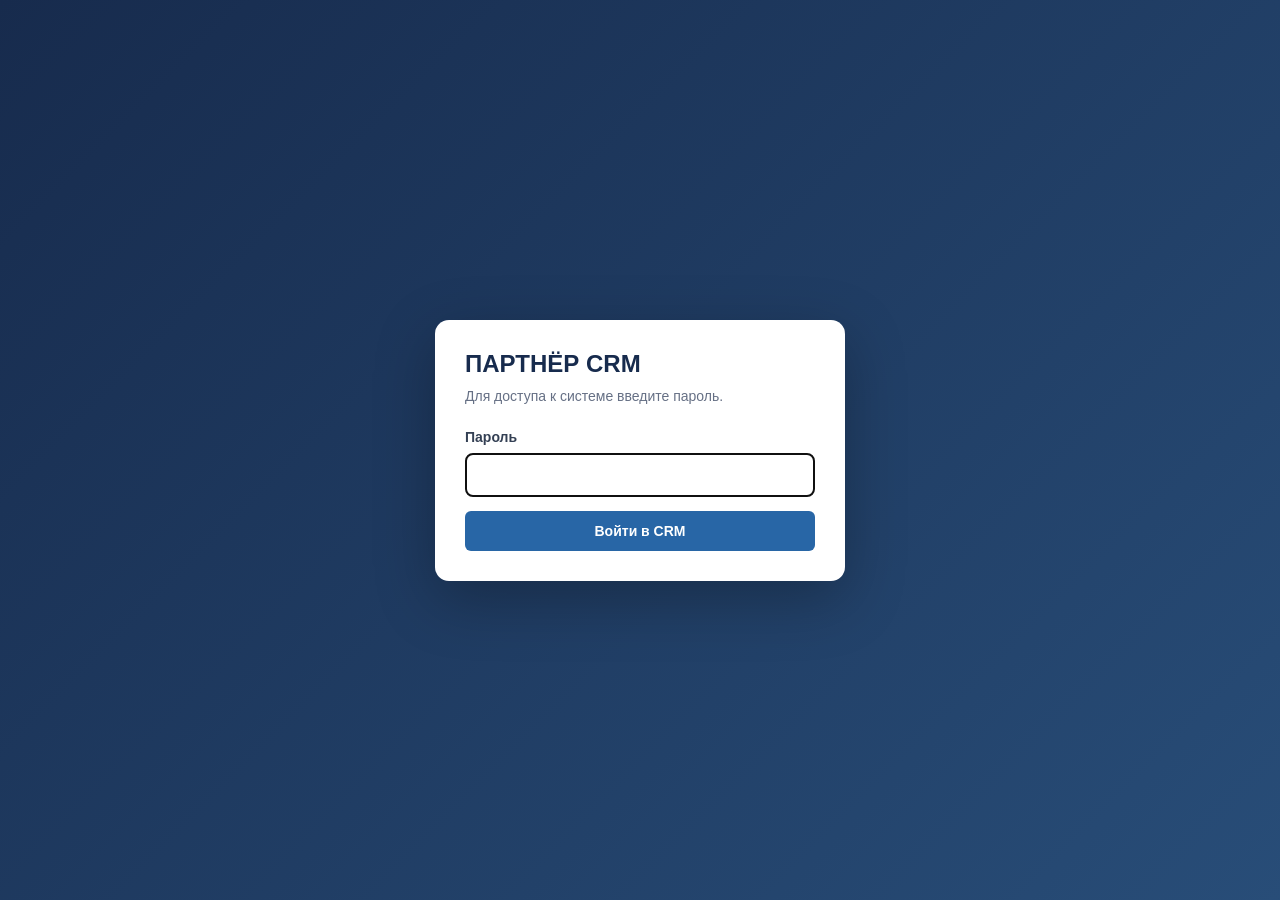
==== PartnerCRM_Android/app/src/main/assets/index.html @ 864d433b "Add original Partner CRM HTML asset" ====
<!doctype html>
<html lang="ru">
<head>
<meta charset="utf-8"><meta name="viewport" content="width=device-width,initial-scale=1">
<title>Партнёр CRM — автономная веб-версия</title>
<style>
:root{--navy:#172b4d;--blue:#2866a6;--bg:#f3f6fa;--line:#e1e7ef;--text:#1d2939;--muted:#667085;--red:#c0392b;--green:#16845b}
*{box-sizing:border-box}body{margin:0;background:var(--bg);color:var(--text);font:14px Arial,sans-serif}
header{background:var(--navy);color:white;padding:15px 22px;display:flex;align-items:center;gap:24px;flex-wrap:wrap}
.brand{font-size:21px;font-weight:800;letter-spacing:1px;white-space:nowrap}.brand span{color:#83b8f0}
nav{display:flex;gap:6px;flex-wrap:wrap}nav button{background:transparent;color:#eaf1f9;padding:9px 11px}nav button.active,nav button:hover{background:#2d4568}
.headright{margin-left:auto;display:flex;gap:8px;align-items:center}
button,.btn{border:0;border-radius:6px;background:var(--blue);color:white;padding:10px 14px;font-weight:600;cursor:pointer;font-size:13px}
button:hover,.btn:hover{filter:brightness(.93)}button.secondary,.btn.secondary{background:#e9eef5;color:#344054}button.danger{background:#fff0ef;color:var(--red)}
main{max-width:none;width:100%;margin:26px auto;padding:0 22px}.pagehead{display:flex;align-items:center;justify-content:space-between;gap:12px;margin-bottom:20px}
h1{font-size:26px;margin:0}h2{font-size:18px;margin:0 0 15px}
.grid{display:grid;grid-template-columns:repeat(3,1fr);gap:14px}.stat,.panel{background:white;border:1px solid var(--line);border-radius:10px;padding:17px;box-shadow:0 2px 8px #14213d08}
.stat div{color:var(--muted);margin-bottom:9px}.stat strong{font-size:25px;color:var(--navy)}
.two{display:grid;grid-template-columns:1fr 1fr;gap:16px;margin-top:17px}
table{width:100%;border-collapse:collapse;white-space:nowrap}th,td{text-align:left;padding:10px 9px;border-bottom:1px solid var(--line);vertical-align:top}th{font-size:12px;color:var(--muted);background:#f8fafc}
table tbody tr:nth-child(even):not(.task-overdue):not(.task-today):not(.task-soon):not(.deal-won):not(.deal-lost){background:#f3f4f6}table{table-layout:fixed}table th{position:relative;user-select:none}table th .global-col-resizer{position:absolute;right:0;top:0;width:8px;height:100%;cursor:col-resize;z-index:2}table:not(#table_clients) th .global-col-resizer:hover{background:#8bb8e8}table td{overflow:hidden;text-overflow:ellipsis}tr:last-child td{border-bottom:0}
.scroll{overflow:auto}.toolbar{display:flex;gap:8px;align-items:center;flex-wrap:wrap;margin-bottom:14px}.toolbar input{max-width:300px}
input,select,textarea{width:100%;padding:10px;border:1px solid #cfd7e3;border-radius:6px;font:14px Arial;background:#fff;color:var(--text)}
.toolbar input{width:260px}.formgrid{display:grid;grid-template-columns:repeat(2,minmax(220px,1fr));gap:14px}.formgrid label,.modal label{display:flex;flex-direction:column;gap:6px;font-weight:600;color:#344054}.formgrid textarea,.modal textarea{min-height:80px}.actions{display:flex;gap:6px}.actions button{padding:6px 9px;font-size:12px}
.badge{display:inline-block;padding:4px 7px;border-radius:20px;background:#edf3fa;color:#34577d;font-size:12px}.muted{color:#98a2b3}.notice{padding:12px 14px;background:#fff7df;border:1px solid #f1dfa6;border-radius:8px;margin:0 0 18px;color:#69551d;line-height:1.45}
.modalback{position:fixed;inset:0;background:#10182888;display:none;align-items:center;justify-content:center;padding:18px;z-index:5}.modalback.show{display:flex}.modal{background:white;border-radius:12px;width:min(760px,100%);max-height:92vh;overflow:auto;padding:22px}.modalhead{display:flex;justify-content:space-between;align-items:center;margin-bottom:18px}.modalgrid{display:grid;grid-template-columns:1fr 1fr;gap:13px}.modalfoot{display:flex;gap:8px;margin-top:18px}
.deal-won{background:#e8f6ee!important}.deal-won td{border-bottom-color:#c7e8d4}.deal-lost{background:#fff0ef!important}.deal-lost td{border-bottom-color:#f3c7c3}.task-overdue{background:#fff0ef!important;border-left:4px solid #c0392b}.task-today{background:#fff4e5!important;border-left:4px solid #e58a00}.task-soon{background:#eaf5ff!important;border-left:4px solid #3994d6}.contact-editor{grid-column:1/-1;border:1px solid var(--line);border-radius:8px;padding:12px}.contact-row{display:grid;grid-template-columns:1.2fr 1fr 1.2fr 1fr auto;gap:7px;margin:8px 0;align-items:center}.contact-row button{padding:7px}.additional-contacts{grid-column:1/-1;border:1px solid var(--line);border-radius:8px;padding:12px}.additional-contacts h3{margin:0 0 8px}.additional-contacts .muted{font-size:12px;margin-bottom:8px}.task-actions{display:flex;gap:6px;margin-top:7px}.task-actions button{padding:6px 9px;font-size:12px}.empty{text-align:center;padding:25px;color:var(--muted)}.flash{padding:10px 13px;background:#e8f6ef;color:#176b4c;border-radius:7px;margin-bottom:14px;display:none}
footer{text-align:center;color:#98a2b3;padding:26px}
.hidden{display:none!important}
#clients{width:100%;min-width:0}
#clients .panel.scroll{width:100%;max-width:100%;overflow-x:auto;overflow-y:hidden}
#table_clients{table-layout:fixed;width:max-content;min-width:100%;max-width:none}
#table_clients th,#table_clients td{overflow:hidden;text-overflow:ellipsis;white-space:nowrap}
#table_clients th{position:relative;user-select:none}
#table_clients th .col-resizer{position:absolute;right:0;top:0;width:7px;height:100%;cursor:col-resize}
#table_clients th .col-resizer:hover{background:#8bb8e8}
#table_clients th.dragover{outline:2px dashed var(--blue);outline-offset:-3px}
#table_clients .client-address{width:180px;max-width:180px}
#table_clients .client-notes{width:240px;max-width:240px}
/* Колонка действий закреплена справа, чтобы кнопка удаления всегда оставалась доступной */
#table_clients th[data-actions],#table_clients td:last-child{position:sticky;right:0;z-index:2;width:230px;min-width:230px;max-width:230px;background:#fff;overflow:visible;text-overflow:clip;white-space:normal;box-shadow:-5px 0 8px #14213d0d}
#table_clients th[data-actions]{z-index:3;background:#f8fafc}
#table_clients td:last-child .actions{display:flex;flex-wrap:wrap;gap:6px;align-items:center}
#table_clients td:last-child .actions button{white-space:nowrap}
#clientCardBack{z-index:8}
.client-card-section{border:1px solid var(--line);border-radius:8px;padding:13px;margin:12px 0}
.client-card-grid{display:grid;grid-template-columns:repeat(2,minmax(0,1fr));gap:10px}
.client-card-grid div{min-width:0;overflow-wrap:anywhere}
.client-card-grid small{display:block;color:var(--muted);margin-bottom:4px}
.client-task{padding:10px 0;border-bottom:1px solid var(--line)}
.client-task:last-child{border-bottom:0}
.client-history{font-size:13px;color:#475467;margin-top:5px;white-space:normal}
@media(max-width:700px){.client-card-grid{grid-template-columns:1fr}}

@media(max-width:800px){.grid{grid-template-columns:repeat(2,1fr)}.two{grid-template-columns:1fr}header{gap:12px}.headright{margin-left:0}}
@media(max-width:700px){.order-client-row{grid-template-columns:1fr 1fr!important}.order-client-row button{grid-column:1/-1}.contact-row{grid-template-columns:1fr 1fr}.contact-row button{grid-column:1/-1}}\n@media(max-width:560px){main{padding:0 12px}.grid,.formgrid,.modalgrid{grid-template-columns:1fr}h1{font-size:22px}.headright{width:100%}.headright button{flex:1}}
/* Компактный рабочий стол */
#home #stats{grid-template-columns:repeat(6,minmax(0,1fr));gap:9px}
#home #stats .stat{padding:10px 12px;border-radius:8px;min-width:0}
#home #stats .stat div{font-size:12px;line-height:1.25;margin-bottom:5px}
#home #stats .stat strong{font-size:19px;line-height:1.2;overflow-wrap:anywhere}
#home .two{grid-template-columns:1fr 1fr;gap:12px;margin-top:13px}
#home .two>.panel{padding:13px;min-width:0}
#home .two h2{font-size:16px;margin-bottom:10px}
#home #upcoming>div{padding:8px!important;margin:5px 0!important}
@media(max-width:1100px){#home #stats{grid-template-columns:repeat(3,minmax(0,1fr))}}
@media(max-width:800px){#home .two{grid-template-columns:1fr}}
@media(max-width:560px){#home #stats{grid-template-columns:repeat(2,minmax(0,1fr))}}


body:not(.crm-authenticated) > header,
body:not(.crm-authenticated) > main,
body:not(.crm-authenticated) > footer { display:none !important; }
#crmLoginGate{position:fixed;inset:0;z-index:9999;display:flex;align-items:center;justify-content:center;padding:20px;background:linear-gradient(135deg,#172b4d,#284d78)}
#crmLoginGate .login-card{width:min(410px,100%);background:#fff;border-radius:14px;padding:30px;box-shadow:0 18px 60px #0004}
#crmLoginGate h1{font-size:24px;color:#172b4d;margin:0 0 8px}
#crmLoginGate p{color:#667085;line-height:1.5;margin:0 0 22px}
#crmLoginGate label{display:block;font-weight:600;color:#344054;margin-bottom:8px}
#crmLoginGate input{width:100%;padding:12px;border:1px solid #cfd7e3;border-radius:7px;font-size:16px;margin-bottom:14px}
#crmLoginGate button{width:100%;padding:12px;font-size:14px}
#crmLoginError{display:none;color:#c0392b;font-size:13px;margin:0 0 12px}

</style>
</head>
<body>

<div id="crmLoginGate">
 <form class="login-card" id="crmLoginForm">
  <h1>ПАРТНЁР CRM</h1>
  <p>Для доступа к системе введите пароль.</p>
  <label for="crmPassword">Пароль</label>
  <input id="crmPassword" type="password" autocomplete="current-password" autofocus required>
  <div id="crmLoginError">Неверный пароль. Попробуйте ещё раз.</div>
  <button type="submit">Войти в CRM</button>
 </form>
</div>
<script>
(function(){
 const CRM_PASSWORD = "0000";
 const gate = document.getElementById("crmLoginGate");
 function unlock(){
   document.body.classList.add("crm-authenticated");
   gate.style.display = "none";
 }
 if(sessionStorage.getItem("partner_crm_authenticated") === "1") unlock();
 document.getElementById("crmLoginForm").addEventListener("submit", function(e){
   e.preventDefault();
   const value = document.getElementById("crmPassword").value;
   if(value === CRM_PASSWORD){
     sessionStorage.setItem("partner_crm_authenticated","1");
     document.getElementById("crmLoginError").style.display = "none";
     unlock();
   } else {
     document.getElementById("crmLoginError").style.display = "block";
     document.getElementById("crmPassword").value = "";
     document.getElementById("crmPassword").focus();
   }
 });
})();
</script>

<header>
 <div class="brand">ПАРТНЁР <span>CRM</span></div>
 <nav id="nav">
  <button data-tab="home" class="active">Главная</button><button data-tab="leads">Лиды</button><button data-tab="clients">Клиенты</button><button data-tab="suppliers">Поставщики</button><button data-tab="orders">Заказы</button><button data-tab="shipments">Отгрузки</button><button data-tab="tasks">Задачи</button><button data-tab="debts">Дебиторка</button><button data-tab="reports">Отчёты</button>
 </nav>
 <div class="headright"><button class="secondary" onclick="exportData()">Экспорт базы</button><button class="secondary" onclick="crmLock()">Заблокировать</button><button class="secondary" onclick="document.getElementById('importFile').click()">Импорт базы</button><input id="importFile" type="file" accept=".json,application/json" class="hidden"></div>
</header>
<main>

<div id="flash" class="flash"></div>
<section id="home" class="view">
 <div class="pagehead"><h1>Рабочий стол</h1><button onclick="openForm('leads')">+ Новый лид</button></div>
 <div class="grid" id="stats"></div>
 <div class="panel" id="backupPanel" style="margin-top:16px">
  <div style="display:flex;justify-content:space-between;align-items:center;gap:12px;flex-wrap:wrap">
   <div><h2 style="margin-bottom:6px">Автоматическое резервное копирование</h2><div id="backupStatus" class="muted">Проверка резервных копий…</div></div>
   <button class="secondary" onclick="downloadLatestAutoBackup()">Скачать последнюю копию</button>
  </div>
 </div>
 <div class="two"><div class="panel"><h2>Ближайшие и просроченные задачи</h2><div id="upcoming"></div></div><div class="panel"><h2>История</h2><div id="recent"></div></div></div>
</section>
<section id="leads" class="view hidden"></section><section id="clients" class="view hidden"></section><section id="suppliers" class="view hidden"></section><section id="deals" class="view hidden"></section>
<section id="orders" class="view hidden"></section><section id="tasks" class="view hidden"></section><section id="shipments" class="view hidden"></section>
<section id="debts" class="view hidden"></section><section id="reports" class="view hidden"></section>
</main>
<footer>ООО «Партнёр» · автономная веб-CRM · данные хранятся в этом браузере</footer>
<div class="modalback" id="modalback"><div class="modal"><div class="modalhead"><h2 id="modalTitle">Добавить</h2><button class="secondary" onclick="closeForm()">Закрыть</button></div><form id="recordForm"><div class="modalgrid" id="formFields"></div><div class="modalfoot"><button type="submit">Сохранить</button><button type="button" class="secondary" onclick="closeForm()">Отмена</button></div></form></div></div>
<div class="modalback" id="moveTaskModal"><div class="modal" style="width:min(560px,100%)">
 <div class="modalhead"><h2>Перенос задачи</h2><button type="button" class="secondary" onclick="closeMoveTask()">Закрыть</button></div>
 <form id="moveTaskForm">
  <div class="modalgrid">
   <label>Новая дата выполнения<input id="moveTaskDate" name="dueDate" type="date" required></label>
   <label style="grid-column:1/-1">Комментарий к переносу<textarea id="moveTaskComment" name="comment" placeholder="Укажите причину переноса или что изменилось..." required></textarea></label>
  </div>
  <div class="modalfoot"><button type="submit">Сохранить перенос</button><button type="button" class="secondary" onclick="closeMoveTask()">Отмена</button></div>
 </form>
</div></div>
<div class="modalback" id="clientCardBack"><div class="modal" style="width:min(900px,100%)"><div class="modalhead"><h2 id="clientCardTitle">Карточка компании</h2><button class="secondary" onclick="closeClientCard()">Закрыть</button></div><div id="clientCardContent"></div></div></div>

<div class="modalback" id="orderModal"><div class="modal" style="width:min(900px,100%)"><div class="modalhead"><h2 id="orderModalTitle">Новый заказ / постановка в производство</h2><button type="button" class="secondary" onclick="closeOrderModal()">Закрыть</button></div>
<form id="orderForm"><div class="modalgrid">
<label>Ассортимент / продукция<input id="orderProduct" name="product" list="orderProductsList" placeholder="Выберите или введите наименование" required><datalist id="orderProductsList"></datalist></label>
<label>Предполагаемая дата постановки в производство<input name="productionDate" type="date" required></label>
<label>Наименование поставщика<input name="supplierName" type="text" placeholder="Укажите поставщика"></label>
<div style="grid-column:1/-1"><div style="display:flex;justify-content:space-between;align-items:center;gap:10px;flex-wrap:wrap"><b>График оплаты поставщику</b><button type="button" class="secondary" onclick="addOrderPaymentRow()">+ Добавить срок оплаты</button></div><div class="muted" style="margin:5px 0 8px">Укажите даты и суммы платежей. Если срок один — сумма заполнится автоматически. При нескольких сроках последний платёж автоматически рассчитает остаток.</div><div id="orderPaymentsList"></div></div>
<label>Закупочная стоимость бутылки у поставщика, ₽<input id="orderSupplierPrice" name="supplierPrice" type="number" min="0" step="0.01" placeholder="Цена за 1 бутылку" oninput="updateOrderTotal()" required></label>
<label style="grid-column:1/-1">Комментарий к производственному заказу<textarea name="notes" placeholder="Партия, особенности, сроки и прочие условия"></textarea></label>
</div><div class="contact-editor" style="margin-top:15px"><div style="display:flex;justify-content:space-between;align-items:center;gap:10px;flex-wrap:wrap"><div><b>Потребность клиентов</b><div class="muted">Добавьте несколько клиентов и укажите необходимое количество каждому</div></div><button type="button" class="secondary" onclick="addOrderClientRow()">+ Добавить клиента</button></div><div id="orderClientsList"></div><div style="display:flex;justify-content:flex-end;margin-top:12px;font-weight:700">Общий объём: <span id="orderTotal" style="margin:0 8px">0</span> · К оплате поставщику: <span id="orderSupplierTotal" style="margin-left:8px">0,00 ₽</span></div></div>
<div class="modalfoot"><button type="submit">Сохранить заказ</button><button type="button" class="secondary" onclick="closeOrderModal()">Отмена</button></div></form></div></div>
<script>
function crmLock(){
 sessionStorage.removeItem("partner_crm_authenticated");
 document.body.classList.remove("crm-authenticated");
 const gate=document.getElementById("crmLoginGate");
 gate.style.display="flex";
 document.getElementById("crmPassword").value="";
 document.getElementById("crmPassword").focus();
}
const KEY='partner_crm_standalone_v1';
const AUTO_BACKUP_KEY='partner_crm_auto_backups_v1';
const AUTO_BACKUP_RETENTION=30;
const emptyDB={leads:[],clients:[],suppliers:[],actions:[],deals:[],orders:[],tasks:[],shipments:[],debts:[],activities:[],supplierPayments:{}};
let db=loadDB(), currentTab='home', editing=null, formTable=null;
if(!Array.isArray(db.leads))db.leads=[];if(!Array.isArray(db.suppliers))db.suppliers=[];if(!Array.isArray(db.actions))db.actions=[];if(!Array.isArray(db.activities))db.activities=[];db.tasks.forEach(t=>{if(!t.taskType)t.taskType='Другое';});if(!Array.isArray(db.orders))db.orders=[];
if(!db.supplierPayments||typeof db.supplierPayments!=='object')db.supplierPayments={};
runDailyBackup();
function localDateKey(d=new Date()){return [d.getFullYear(),String(d.getMonth()+1).padStart(2,'0'),String(d.getDate()).padStart(2,'0')].join('-')}
function getAutoBackups(){try{const v=JSON.parse(localStorage.getItem(AUTO_BACKUP_KEY)||'[]');return Array.isArray(v)?v:[]}catch(e){return []}}
function runDailyBackup(){
 try{
  const today=localDateKey(), backups=getAutoBackups();
  if(!backups.some(x=>x.date===today)){
   backups.push({date:today,createdAt:new Date().toISOString(),data:JSON.parse(JSON.stringify(db))});
   backups.sort((a,b)=>a.date.localeCompare(b.date));
   localStorage.setItem(AUTO_BACKUP_KEY,JSON.stringify(backups.slice(-AUTO_BACKUP_RETENTION)));
  }
 }catch(e){console.warn('Не удалось создать автоматическую резервную копию:',e)}
}
function renderBackupStatus(){
 const el=document.getElementById('backupStatus');if(!el)return;
 const backups=getAutoBackups(),last=backups[backups.length-1];
 el.textContent=last
  ? `Последняя копия: ${last.date}. Хранится копий: ${backups.length} из ${AUTO_BACKUP_RETENTION}. Новая копия создаётся автоматически при первом открытии CRM в каждый новый день.`
  : 'Автоматические копии пока не созданы.';
}
function downloadLatestAutoBackup(){
 const backups=getAutoBackups(),last=backups[backups.length-1];
 if(!last){alert('Автоматических резервных копий пока нет');return}
 downloadBackupObject(last.data,'partner_crm_auto_backup_'+last.date+'.json');
}
function downloadBackupObject(data,filename){
 const blob=new Blob([JSON.stringify(data,null,2)],{type:'application/json'}),a=document.createElement('a');
 a.href=URL.createObjectURL(blob);a.download=filename;a.click();setTimeout(()=>URL.revokeObjectURL(a.href),1000);
}
function loadDB(){try{return {...emptyDB,...JSON.parse(localStorage.getItem(KEY)||'{}')}}catch(e){return structuredClone(emptyDB)}}
function save(){localStorage.setItem(KEY,JSON.stringify(db));renderAll();toast('Изменения сохранены');}
function toast(s){let e=document.getElementById('flash');e.textContent=s;e.style.display='block';setTimeout(()=>e.style.display='none',2200)}
const defs={
leads:{title:'Лиды',singular:'лид',fields:[['company','Компания','text',true],['country','Страна'],['city','Город'],['contact','Контактное лицо'],['phone','Телефон'],['email','E-mail','email'],['manager','Менеджер'],['source','Откуда пришёл лид','leadSource'],['notes','Примечания','textarea']]},
clients:{title:'Клиенты',singular:'клиента',fields:[['company','Компания','text',true],['country','Страна'],['city','Город'],['address','Адрес'],['contact','Контактное лицо'],['phone','Телефон'],['email','E-mail','email'],['manager','Менеджер'],['notes','Примечания','textarea']]},
suppliers:{title:'Поставщики',singular:'поставщика',fields:[['company','Название поставщика','text',true],['country','Страна'],['city','Город'],['address','Адрес'],['contact','Контактное лицо'],['phone','Телефон'],['email','E-mail','email'],['manager','Ответственный менеджер'],['notes','Примечания','textarea']]},
deals:{title:'Сделки',singular:'сделку',fields:[['title','Название сделки','text',true],['clientId','Клиент','client'],['manager','Менеджер'],['stage','Этап','stage'],['amount','Сумма, руб.','number'],['product','Продукция'],['volume','Объём','number'],['probability','Вероятность, %','number'],['decisionDate','Дата решения','date'],['shipmentDate','Ожидаемая отгрузка','date'],['nextStep','Следующий шаг','textarea'],['notes','Примечания','textarea']]},
tasks:{title:'Задачи',singular:'задачу',fields:[['title','Задача','text',true],['taskType','Тип задачи','taskType'],['clientId','Клиент','client'],['leadId','Лид','lead'],['supplierId','Поставщик','supplier'],['manager','Менеджер'],['dueDate','Дата выполнения','date'],['dueTime','Время','time'],['reminderAt','Напоминание','datetime-local'],['status','Статус','taskStatus'],['notes','Примечания','textarea']]},
shipments:{title:'Отгрузки',singular:'отгрузку',fields:[['clientId','Клиент','client'],['leadId','Лид','lead'],['supplierId','Поставщик','supplier'],['dealId','Сделка','deal'],['manager','Менеджер'],['product','Продукция'],['quantity','Количество','number'],['amount','Сумма, руб.','number'],['shipmentDate','Дата отгрузки','date'],['status','Статус','shipmentStatus'],['notes','Примечания','textarea']]},
debts:{title:'Дебиторская задолженность',singular:'запись о долге',fields:[['clientId','Клиент','client'],['manager','Менеджер'],['invoice','Счёт / накладная'],['amount','Сумма долга, руб.','number'],['dueDate','Срок оплаты','date'],['paid','Оплачено, руб.','number'],['notes','Примечания','textarea']]}
};
const leadSources=['Позвонил сам','Написал на сайт компании','Написал на личную почту','Найден в интернете','Другое'];
const taskTypes=['Созвон','Рассылка','Коммерческое предложение','Переговоры','Обратная связь','Другое'];
const actionStatuses=['Созвон','Рассылка','Коммерческое предложение','Переговоры','Обратная связь'];
const stages=['Новая','Контакт','Переговоры','Коммерческое предложение','Согласование','Заказ','Выиграна','Проиграна'];
function money(v){return new Intl.NumberFormat('ru-RU',{maximumFractionDigits:2}).format(Number(v)||0)+' ₽'}
function esc(v){return String(v??'').replace(/[&<>"']/g,c=>({'&':'&amp;','<':'&lt;','>':'&gt;','"':'&quot;',"'":'&#39;'}[c]))}
function leadName(id){return db.leads.find(x=>x.id===id)?.company||'—'}
function clientName(id){return db.clients.find(x=>x.id===id)?.company||'—'}
function dealName(id){return db.deals.find(x=>x.id===id)?.title||'—'}
function supplierName(id){return db.suppliers.find(x=>x.id===id)?.company||'—'}
function taskEntityName(t){if(t.supplierId)return supplierName(t.supplierId);if(t.clientId&&clientName(t.clientId)!=='—')return clientName(t.clientId);if(t.leadId&&leadName(t.leadId)!=='—')return leadName(t.leadId);return 'Не указано'}
function showTab(tab){currentTab=tab;document.querySelectorAll('.view').forEach(x=>x.classList.add('hidden'));document.getElementById(tab).classList.remove('hidden');document.querySelectorAll('nav button').forEach(b=>b.classList.toggle('active',b.dataset.tab===tab));renderTab(tab);initResizableTables()}
document.getElementById('nav').addEventListener('click',e=>{let b=e.target.closest('button[data-tab]');if(b)showTab(b.dataset.tab)});
function renderAll(){renderHome();if(currentTab!=='home')renderTab(currentTab);initResizableTables()}
let homeHistory=[];
function openHomeHistory(index){
 const a=homeHistory[index];if(!a)return;
 const et=a.entityType,eid=Number(a.entityId)||0,table=a.sourceTable||'';
 if(table==='tasks'){let t=a.taskId?db.tasks.find(x=>Number(x.id)===Number(a.taskId)):null;if(!t)t=db.tasks.find(x=>String(x.title||'')===String(a.title||'')&&((et==='client'&&Number(x.clientId)===eid)||(et==='lead'&&Number(x.leadId)===eid)||(et==='supplier'&&Number(x.supplierId)===eid)));if(!t)t=db.tasks.find(x=>String(x.title||'')===String(a.title||''));if(t){openForm('tasks',t.id);return;}}
 if(et==='client'&&db.clients.some(x=>Number(x.id)===eid)){openClientCard(eid);return;}
 if(et==='lead'&&db.leads.some(x=>Number(x.id)===eid)){openLeadCard(eid);return;}
 if(et==='supplier'&&db.suppliers.some(x=>Number(x.id)===eid)){showTab('suppliers');openForm('suppliers',eid);return;}
 if(table==='tasks'){showTab('tasks');return;}
 if(et==='client')showTab('clients');else if(et==='lead')showTab('leads');else if(et==='supplier')showTab('suppliers');
}
function renderHome(){
 let active=db.leads.length;
 let shipped=db.shipments.filter(x=>x.status==='Отгружено').reduce((s,x)=>s+(+x.amount||0),0);
 let debt=db.debts.reduce((s,x)=>s+Math.max(0,(+x.amount||0)-(+x.paid||0)),0);
 let vals=[['Лиды',db.leads.length],['Клиенты',db.clients.length],['Открытые задачи',db.tasks.filter(x=>x.status!=='Выполнена').length]];
 document.getElementById('stats').innerHTML=vals.map(x=>`<div class="stat"><div>${x[0]}</div><strong>${x[1]}</strong></div>`).join('');
 let history=(db.activities||[]).map(a=>({...a,sortAt:historySortValue(a.at)}));
 // Подстраховка для старых записей: показываем действия, которые ещё не попали в журнал.
 (db.actions||[]).forEach(a=>{if(!(db.activities||[]).some(h=>h.sourceTable==='actions'&&Number(h.entityId)===Number(a.id)))history.push({type:'Действие',title:a.title||'Действие',details:[a.status,a.manager].filter(Boolean).join(' · '),at:a.actionDate||'Дата не указана',sortAt:historySortValue(a.actionDate),entityType:a.supplierId?'supplier':a.clientId?'client':'lead',entityId:a.supplierId||a.clientId||a.leadId});});
 history.sort((a,b)=>b.sortAt-a.sortAt);homeHistory=history.slice(0,20);
 document.getElementById('recent').innerHTML=homeHistory.length?homeHistory.map((a,i)=>{let who=a.entityType==='supplier'?supplierName(a.entityId)+' — поставщик':a.entityType==='client'?clientName(a.entityId)+' — клиент':a.entityType==='lead'?leadName(a.entityId)+' — лид':'';return `<div style="padding:9px 0;border-bottom:1px solid var(--line)"><div style="display:flex;justify-content:space-between;gap:8px;flex-wrap:wrap"><b>${esc(a.type||'Событие')} · <a href="#" onclick="event.preventDefault();openHomeHistory(${i})" style="color:var(--blue);text-decoration:underline">${esc(a.title||'Открыть запись')}</a></b><span class="muted">${esc(a.at||'')}</span></div>${who?`<div class="muted"><a href="#" onclick="event.preventDefault();openHomeHistory(${i})" style="color:inherit;text-decoration:underline">${esc(who)}</a></div>`:''}${a.details?`<div class="client-history">${esc(a.details)}</div>`:''}</div>`}).join(''):'<div class="empty">История пока пуста. Новые действия и добавленные записи будут отображаться здесь.</div>';
 let ts=db.tasks.filter(x=>x.status!=='Выполнена').sort((a,b)=>((a.dueDate||'9999')+(a.dueTime||'')).localeCompare((b.dueDate||'9999')+(b.dueTime||''))).slice(0,12);
 document.getElementById('upcoming').innerHTML=ts.length?ts.map(t=>{let cls=taskClass(t);return `<div class="${cls}" style="padding:10px;margin:6px 0;border-radius:6px"><b>${esc(t.taskType||'Задача')} · ${esc(t.title)}</b><div class="muted">${esc(t.dueDate||'Срок не указан')}${t.dueTime?' · '+esc(t.dueTime):''} · ${esc(t.manager||'Без менеджера')} · ${esc(taskEntityName(t))}</div><div class="task-actions"><button class="secondary" onclick="openForm('tasks',${t.id})">Изменить</button><button class="secondary" onclick="moveTask(${t.id})">Перенести</button></div></div>`}).join(''):'<div class="empty">Открытых задач нет</div>';
}
function updateDealStage(id,newStage,oldStage){
 let deal=db.deals.find(x=>x.id===id);if(!deal||!stages.includes(newStage))return;
 if(deal.stage===newStage)return;
 if(!confirm(`Подтвердить смену этапа сделки «${deal.title}»?\\n\\n${deal.stage} → ${newStage}`)){
  renderHome();return;
 }
 deal.stage=newStage;save();toast('Этап сделки обновлён');
}

function updateActionStatus(id,newStatus){const a=db.actions.find(x=>Number(x.id)===Number(id));if(!a||!actionStatuses.includes(newStatus)||a.status===newStatus)return;const old=a.status||'Не указан';if(!confirm(`Перевести действие «${a.title}» из статуса «${old}» в «${newStatus}»?`)){renderTab('actions');return;}a.statusHistory=Array.isArray(a.statusHistory)?a.statusHistory:[];a.statusHistory.push({from:old,to:newStatus,at:historyStamp()});a.status=newStatus;let et=a.supplierId?'supplier':a.clientId?'client':a.leadId?'lead':null,eid=a.supplierId||a.clientId||a.leadId;addActivity(et,eid,'Изменение действия',a.title||'Действие',`Статус: ${old} → ${newStatus}`,'actions');save();}
function addActivity(entityType,entityId,type,title,details='',sourceTable=''){if(!Array.isArray(db.activities))db.activities=[];db.activities.push({id:Date.now()+Math.floor(Math.random()*1000),entityType,entityId:Number(entityId)||null,type,title,details,sourceTable,at:historyStamp()});}
function historySortValue(value){if(!value)return 0;let m=String(value).match(/(\d{2})\.(\d{2})\.(\d{4})(?:,?\s+(\d{2}):(\d{2}))?/);if(m)return new Date(+m[3],+m[2]-1,+m[1],+(m[4]||0),+(m[5]||0)).getTime();let d=new Date(value);return Number.isNaN(d.getTime())?0:d.getTime();}
function entityHistory(type,id){return (db.activities||[]).filter(a=>a.entityType===type&&Number(a.entityId)===Number(id)).sort((a,b)=>(b.at||'').localeCompare(a.at||''));}
function openLeadCard(id){const l=db.leads.find(x=>x.id===id);if(!l)return;const hist=entityHistory('lead',id);const f=(k,v)=>`<div><small>${k}</small><b>${esc(v||'—')}</b></div>`;document.getElementById('clientCardTitle').textContent='Карточка лида: '+l.company;document.getElementById('clientCardContent').innerHTML=`<div class="client-card-section"><div class="client-card-grid">${f('Компания',l.company)}${f('Контакт',l.contact)}${f('Телефон',l.phone)}${f('E-mail',l.email)}${f('Страна / город',[l.country,l.city].filter(Boolean).join(', '))}${f('Источник',l.source)}${f('Менеджер',l.manager)}</div><p>${esc(l.notes||'')}</p><button onclick="convertLeadToClient(${l.id})">Перевести в клиента</button> <button class="secondary" onclick="convertLeadToSupplier(${l.id})">Перевести в поставщики</button> <button class="secondary" onclick="closeClientCard();openForm('leads',${l.id})">Изменить</button></div><div class="client-card-section"><h2>История взаимодействий (${hist.length})</h2>${hist.length?hist.map(a=>`<div class="client-task"><b>${esc(a.at)} · ${esc(a.type)}</b><div>${esc(a.title)}</div><div class="client-history">${esc(a.details)}</div></div>`).join(''):'<div class="muted">История пока пуста</div>'}</div>`;document.getElementById('clientCardBack').classList.add('show');}
function convertLeadToClient(id){const l=db.leads.find(x=>Number(x.id)===Number(id));if(!l)return;if(!confirm(`Перевести лид «${l.company}» в клиенты?`))return;const c={...l,id:Math.max(0,...db.clients.map(x=>x.id||0))+1,convertedFromLeadId:l.id,additionalContacts:Array.isArray(l.additionalContacts)?l.additionalContacts:[]};delete c.source;db.clients.push(c);db.tasks.forEach(t=>{if(Number(t.leadId)===Number(id)){t.clientId=c.id;t.leadId=null;}});(db.activities||[]).forEach(a=>{if(a.entityType==='lead'&&Number(a.entityId)===Number(id)){a.entityType='client';a.entityId=c.id;}});addActivity('client',c.id,'Перевод из лида','Компания переведена из лида в клиента',`Источник лида: ${l.source||'не указан'}`);db.leads=db.leads.filter(x=>Number(x.id)!==Number(id));closeClientCard();save();toast('Лид переведён в клиенты');}
function convertClientToLead(id){const c=db.clients.find(x=>Number(x.id)===Number(id));if(!c)return;if(!confirm(`Перевести клиента «${c.company}» обратно в лиды?\nКарточка компании, задачи и история взаимодействий будут перенесены в раздел «Лиды».`))return;const sourceOptions=['Позвонил сам','Написал на сайт компании','Написал на личную почту','Найден в интернете','Другое'];const entered=prompt('Укажите источник лида:\n'+sourceOptions.map((x,i)=>(i+1)+'. '+x).join('\n'),'5');if(entered===null)return;const n=Number(entered.trim());const source=Number.isInteger(n)&&n>=1&&n<=sourceOptions.length?sourceOptions[n-1]:(sourceOptions.includes(entered.trim())?entered.trim():'Другое');const l={...c,id:Math.max(0,...db.leads.map(x=>Number(x.id)||0))+1,source,convertedFromClientId:c.id};db.leads.push(l);db.tasks.forEach(t=>{if(Number(t.clientId)===Number(id)){t.leadId=l.id;t.clientId=null;}});(db.activities||[]).forEach(a=>{if(a.entityType==='client'&&Number(a.entityId)===Number(id)){a.entityType='lead';a.entityId=l.id;}});addActivity('lead',l.id,'Возврат в лиды','Клиент переведён обратно в лиды',`Источник лида: ${source}`);db.clients=db.clients.filter(x=>Number(x.id)!==Number(id));closeClientCard();save();render('leads');toast('Клиент переведён обратно в лиды');}
function convertLeadToSupplier(id){const l=db.leads.find(x=>Number(x.id)===Number(id));if(!l)return;if(!confirm(`Перевести лид «${l.company}» в поставщики? Задачи, действия и история будут перенесены.`))return;const s={...l,id:Math.max(0,...db.suppliers.map(x=>Number(x.id)||0))+1,convertedFromLeadId:l.id,company:l.company,notes:l.notes||''};delete s.source;db.suppliers.push(s);db.tasks.forEach(t=>{if(Number(t.leadId)===Number(id)){t.supplierId=s.id;t.leadId=null;t.clientId=null;}});db.actions.forEach(a=>{if(Number(a.leadId)===Number(id)){a.supplierId=s.id;a.leadId=null;a.clientId=null;}});(db.activities||[]).forEach(a=>{if(a.entityType==='lead'&&Number(a.entityId)===Number(id)){a.entityType='supplier';a.entityId=s.id;}});addActivity('supplier',s.id,'Перевод из лида','Компания переведена из лида в поставщики',`Источник лида: ${l.source||'не указан'}`);db.leads=db.leads.filter(x=>Number(x.id)!==Number(id));closeClientCard();save();toast('Лид переведён в поставщики');}
function convertClientToSupplier(id){const c=db.clients.find(x=>Number(x.id)===Number(id));if(!c)return;if(!confirm(`Перевести клиента «${c.company}» в поставщики? Задачи, действия и история будут перенесены.`))return;const s={...c,id:Math.max(0,...db.suppliers.map(x=>Number(x.id)||0))+1,convertedFromClientId:c.id,company:c.company};db.suppliers.push(s);db.tasks.forEach(t=>{if(Number(t.clientId)===Number(id)){t.supplierId=s.id;t.clientId=null;t.leadId=null;}});db.actions.forEach(a=>{if(Number(a.clientId)===Number(id)){a.supplierId=s.id;a.clientId=null;a.leadId=null;}});(db.activities||[]).forEach(a=>{if(a.entityType==='client'&&Number(a.entityId)===Number(id)){a.entityType='supplier';a.entityId=s.id;}});addActivity('supplier',s.id,'Перевод из клиента','Компания переведена из клиентов в поставщики');db.clients=db.clients.filter(x=>Number(x.id)!==Number(id));closeClientCard();save();toast('Клиент переведён в поставщики');}
function taskClass(t){if(!t.dueDate)return '';let today=new Date();today.setHours(0,0,0,0);let d=new Date(t.dueDate+'T00:00:00');let diff=Math.round((d-today)/86400000);return diff<0?'task-overdue':diff===0?'task-today':diff<=3?'task-soon':''}
function historyStamp(){return new Date().toLocaleString('ru-RU',{year:'numeric',month:'2-digit',day:'2-digit',hour:'2-digit',minute:'2-digit'})}
function addTaskHistory(task,changes,comment,action){if(!Array.isArray(task.history))task.history=[];task.history.push({at:historyStamp(),action:action||'Изменение задачи',changes:changes||[],comment:(comment||'').trim()})}
function logTaskActivity(task,action,details=''){const et=task.supplierId?'supplier':task.clientId?'client':task.leadId?'lead':null,eid=task.supplierId||task.clientId||task.leadId;addActivity(et,eid,action,task.title||'Задача',details,'tasks');const a=db.activities[db.activities.length-1];if(a)a.taskId=task.id;}
function taskHistoryHTML(task){let h=Array.isArray(task.history)?task.history:[];return h.length?`<div class="contact-editor" style="grid-column:1/-1"><b>История задачи</b>${h.slice().reverse().map(x=>`<div style="padding:9px 0;border-bottom:1px solid var(--line)"><b>${esc(x.at||'')}</b> · ${esc(x.action||'Изменение')}<div>${(x.changes||[]).map(y=>esc(y)).join('<br>')}</div>${x.comment?`<div style="margin-top:5px"><i>Комментарий:</i> ${esc(x.comment)}</div>`:''}</div>`).join('')}</div>`:'<div class="contact-editor" style="grid-column:1/-1"><b>История задачи</b><div class="muted">История пока пуста. Новые изменения будут записываться автоматически.</div></div>'}
let movingTaskId=null;
function moveTask(id){
 let t=db.tasks.find(x=>x.id===id);if(!t)return;
 movingTaskId=id;
 document.getElementById('moveTaskDate').value=t.dueDate||'';
 document.getElementById('moveTaskComment').value='';
 document.getElementById('moveTaskModal').classList.add('show');
}
function closeMoveTask(){document.getElementById('moveTaskModal').classList.remove('show');movingTaskId=null}
document.getElementById('moveTaskForm').addEventListener('submit',e=>{
 e.preventDefault();
 let t=db.tasks.find(x=>x.id===movingTaskId);if(!t)return;
 let date=document.getElementById('moveTaskDate').value;
 let comment=document.getElementById('moveTaskComment').value.trim();
 if(!date){alert('Укажите новую дату выполнения.');return}
 if(date===t.dueDate){alert('Дата не изменилась.');return}
 if(!comment){alert('Добавьте комментарий к переносу задачи.');return}
 let old=t.dueDate||'не указана';
 t.dueDate=date;
 addTaskHistory(t,[`Старая дата выполнения: ${old}`,`Новая дата выполнения: ${date}`],comment,'Перенос задачи');logTaskActivity(t,'Перенос задачи',`Срок: ${old} → ${date}. Комментарий: ${comment}`);
 closeMoveTask();save();
});
function renderTab(tab){
 if(tab==='home')return renderHome();
 if(tab==='orders')return renderOrders();
 if(tab==='reports')return renderReports();
 let d=defs[tab], rows=db[tab];
 if(['leads','clients','suppliers'].includes(tab)){
  const leadFields=[['company','Компания'],['contact','Контакт'],['phone','Телефон'],['email','E-mail'],['manager','Менеджер'],['source','Источник']];
  const fields=tab==='leads'?leadFields:d.fields.map(f=>[f[0],f[1]]);
  const head=fields.map(f=>`<th data-col="${f[0]}">${f[1]}</th>`).join('');
  const sorted=rows.slice().sort((a,b)=>(a.company||'').localeCompare(b.company||'','ru',{sensitivity:'base'}));
  const emptyLabel=tab==='leads'?'Лидов пока нет':tab==='clients'?'Клиентов пока нет':'Поставщиков пока нет';
  document.getElementById(tab).innerHTML=`<div class="pagehead"><h1>${d.title}</h1></div><div class="toolbar"><input id="search_${tab}" placeholder="Поиск по таблице..." oninput="filterRows('${tab}')"><button onclick="openForm('${tab}')">+ Добавить ${d.singular}</button><button class="secondary" onclick="downloadCSV('${tab}')">Выгрузить CSV</button></div><div class="panel scroll"><table id="table_${tab}"><thead><tr><th>ID</th>${head}<th data-actions="true">Действия</th></tr></thead><tbody>${sorted.length?sorted.map(r=>rowHTML(tab,r)).join(''):`<tr><td colspan="${fields.length+2}" class="empty">${emptyLabel}</td></tr>`}</tbody></table></div>`;
  return;
 }
 let fields=d.fields;
 if(tab==='tasks')fields=[['title','Задача'],['taskType','Тип задачи'],['company','Компания'],['manager','Менеджер'],['dueDate','Дата выполнения'],['dueTime','Время'],['reminderAt','Напоминание'],['status','Статус'],['notes','Примечания']];
 let head=fields.map(f=>`<th data-col="${f[0]}">${f[1]}<span class="col-resizer" title="Изменить ширину"></span></th>`).join('');
 let search=`<div class="toolbar"><input id="search_${tab}" placeholder="Поиск по таблице..." oninput="filterRows('${tab}')"><button onclick="openForm('${tab}')">+ Добавить ${d.singular}</button><button class="secondary" onclick="downloadCSV('${tab}')">Выгрузить CSV</button></div>`;
 document.getElementById(tab).innerHTML=`<div class="pagehead"><h1>${d.title}</h1></div>${search}<div class="panel scroll"><table id="table_${tab}"><thead><tr><th>ID</th>${head}<th data-actions="true">Действия</th></tr></thead><tbody>${rows.length?rows.map(r=>rowHTML(tab,r)).join(''):`<tr><td colspan="${fields.length+2}" class="empty">Записей пока нет</td></tr>`}</tbody></table></div>`;
}

let editingOrderId=null;
function orderProductOptions(){
 const vals=[...db.deals.map(x=>x.product),...db.shipments.map(x=>x.product),...db.orders.map(x=>x.product)].map(x=>String(x||'').trim()).filter(Boolean);
 return [...new Set(vals)].sort((a,b)=>a.localeCompare(b,'ru'));
}
function supplierPaymentBreakdown(rows){
 const now=new Date(), months=[];
 for(let offset=-1;offset<=2;offset++){
  const d=new Date(now.getFullYear(),now.getMonth()+offset,1);
  months.push({key:`${d.getFullYear()}-${String(d.getMonth()+1).padStart(2,'0')}`,
   label:d.toLocaleDateString('ru-RU',{month:'long',year:'numeric'})});
 }
 const groups=new Map();
 rows.forEach(o=>{
  const supplier=String(o.supplierName||'Поставщик не указан').trim()||'Поставщик не указан';
  const qty=(o.clients||[]).reduce((n,c)=>n+(+c.quantity||0),0);
  const amount=qty*(+o.supplierPrice||0);
  const schedule=Array.isArray(o.paymentSchedule)&&o.paymentSchedule.length?o.paymentSchedule:[{date:o.paymentDueDate||'',amount}];
  if(!groups.has(supplier))groups.set(supplier,{supplier,items:new Set(),planned:{},withoutDate:0});
  const g=groups.get(supplier);
  g.items.add(String(o.product||'Продукция'));
  schedule.forEach(part=>{const monthKey=/^\d{4}-\d{2}/.test(String(part.date||''))?String(part.date).slice(0,7):'';const partAmount=Number(part.amount)||0;if(monthKey)g.planned[monthKey]=(g.planned[monthKey]||0)+partAmount;else g.withoutDate+=partAmount;});
 });
 const list=[...groups.values()].sort((a,b)=>a.supplier.localeCompare(b.supplier,'ru',{sensitivity:'base'}));
 if(!list.length)return '<div class="panel" style="margin-bottom:16px"><h2>Оплата поставщикам</h2><div class="empty">Пока нет заказов с закупочной стоимостью</div></div>';
 const monthHeaders=months.map(m=>`<th colspan="2" style="text-align:center;text-transform:capitalize">${esc(m.label)}<div style="display:grid;grid-template-columns:1fr 1fr;gap:8px;margin-top:7px"><span>К оплате</span><span>Фактически</span></div></th>`).join('');
 const body=list.map(g=>{
  const supplierKey=encodeURIComponent(g.supplier);
  const assortment=[...g.items].sort((a,b)=>a.localeCompare(b,'ru',{sensitivity:'base'}));
  const cells=months.map(m=>{
   const planned=g.planned[m.key]||0;
   const actual=Number(db.supplierPayments[`${g.supplier}||${m.key}`]||0);
   return `<td style="text-align:right;min-width:125px"><b>${money(planned)}</b></td><td style="min-width:145px"><input type="number" min="0" step="0.01" value="${actual||''}" placeholder="0,00" aria-label="Фактическая оплата ${esc(g.supplier)} ${esc(m.label)}" onchange="setSupplierActualPayment('${supplierKey}','${m.key}',this.value)" style="min-width:125px;text-align:right"></td>`;
  }).join('');
  return `<tr><td style="white-space:normal;min-width:190px;max-width:270px"><b>${esc(g.supplier)}</b><div class="muted" style="font-size:12px;margin-top:5px;line-height:1.5">${assortment.map(esc).join('<br>')}</div></td>${cells}</tr>`;
 }).join('');
 const noDate=list.filter(g=>g.withoutDate>0).map(g=>`<div>${esc(g.supplier)} — ${money(g.withoutDate)}</div>`).join('');
 return `<div class="panel" style="margin-bottom:16px"><div style="display:flex;justify-content:space-between;align-items:center;gap:12px;flex-wrap:wrap;margin-bottom:12px"><div><h2 style="margin-bottom:5px">Оплата поставщикам</h2><div class="muted">Плановые суммы рассчитаны по срокам оплаты заказов. Фактические платежи вводятся вручную и сохраняются в CRM.</div></div><strong style="font-size:20px;color:var(--navy)">${money(list.reduce((s,g)=>s+Object.values(g.planned).reduce((a,v)=>a+v,0),0))}</strong></div><div class="scroll"><table style="min-width:1120px"><thead><tr><th rowspan="2">Поставщик / ассортимент</th>${monthHeaders}</tr></thead><tbody>${body}</tbody></table></div>${noDate?`<div class="notice" style="margin:12px 0 0"><b>Заказы без указанного срока оплаты:</b>${noDate}</div>`:''}</div>`;
}
function setSupplierActualPayment(encodedSupplier,month,value){
 const supplier=decodeURIComponent(encodedSupplier);
 const key=`${supplier}||${month}`;
 const amount=Math.max(0,Number(value)||0);
 if(amount)db.supplierPayments[key]=amount;else delete db.supplierPayments[key];
 localStorage.setItem(KEY,JSON.stringify(db));
 toast('Фактическая оплата сохранена');
}
function renderOrders(){
 const rows=[...db.orders].sort((a,b)=>(a.productionDate||'').localeCompare(b.productionDate||''));
 const total=rows.reduce((n,o)=>n+(o.clients||[]).reduce((s,c)=>s+(+c.quantity||0),0),0);
 const supplierTotal=rows.reduce((n,o)=>n+(o.clients||[]).reduce((s,c)=>s+(+c.quantity||0),0)*(+o.supplierPrice||0),0);
 document.getElementById('orders').innerHTML=`<div class="pagehead"><div><h1>Заказы и планирование производства</h1><div class="muted" style="margin-top:6px">Планируйте выпуск продукции и распределяйте потребность между несколькими клиентами</div></div><button onclick="openOrderForm()">+ Новый заказ / постановка</button></div>
 <div class="grid" style="margin-bottom:16px"><div class="stat"><div>Планов производства</div><strong>${rows.length}</strong></div><div class="stat"><div>Клиентских заявок</div><strong>${rows.reduce((n,o)=>n+(o.clients||[]).length,0)}</strong></div><div class="stat"><div>Общая потребность</div><strong>${new Intl.NumberFormat('ru-RU').format(total)}</strong></div><div class="stat"><div>К оплате поставщикам</div><strong>${money(supplierTotal)}</strong></div></div>
 ${supplierPaymentBreakdown(rows)}
 <div class="toolbar"><input id="search_orders" placeholder="Поиск по продукции или клиенту..." oninput="filterOrderRows(this.value)"><button class="secondary" onclick="downloadOrdersCSV()">Выгрузить план в CSV</button></div>
 <div class="panel scroll"><table id="ordersTable"><thead><tr><th>№</th><th>Ассортимент</th><th>Дата постановки</th><th>Клиенты и потребность</th><th>Общий объём</th><th>Поставщик</th><th>Срок оплаты</th><th>Цена бутылки у поставщика</th><th>Сумма к оплате поставщику</th><th>Комментарий</th><th>Действия</th></tr></thead><tbody>${rows.length?rows.map(o=>{let sum=(o.clients||[]).reduce((n,c)=>n+(+c.quantity||0),0);let payable=sum*(+o.supplierPrice||0);let detail=(o.clients||[]).map(c=>`${esc(clientName(c.clientId))}: ${new Intl.NumberFormat('ru-RU').format(+c.quantity||0)}${c.note?' ('+esc(c.note)+')':''}`).join('<br>');return `<tr data-search="${esc((o.product+' '+(o.clients||[]).map(c=>clientName(c.clientId)).join(' ')).toLowerCase())}"><td>${o.id}</td><td><b>${esc(o.product)}</b></td><td>${esc(o.productionDate||'—')}</td><td style="white-space:normal;min-width:240px">${detail||'—'}</td><td><b>${new Intl.NumberFormat('ru-RU').format(sum)}</b></td><td>${esc(o.supplierName||'—')}</td><td>${(o.paymentSchedule||[]).length?o.paymentSchedule.map(p=>`${esc(p.date||'без даты')} — ${money(p.amount)}`).join('<br>'):esc(o.paymentDueDate||'—')}</td><td>${o.supplierPrice!==undefined?money(o.supplierPrice):'—'}</td><td><b>${money(payable)}</b></td><td style="white-space:normal;min-width:150px">${esc(o.notes||'')}</td><td><div class="actions"><button class="secondary" onclick="openOrderForm(${o.id})">Изменить</button><button class="danger" onclick="deleteOrder(${o.id})">Удалить</button></div></td></tr>`}).join(''):`<tr><td colspan="11" class="empty">Заказов пока нет. Создайте первую постановку в производство.</td></tr>`}</tbody></table></div>`;
 initResizableTables();
}
function filterOrderRows(q){q=String(q||'').toLowerCase();document.querySelectorAll('#ordersTable tbody tr').forEach(tr=>tr.style.display=(tr.dataset.search||'').includes(q)?'':'none')}
function orderClientRowHTML(item={}){
 const pickerId='orderClientPicker_'+Math.random().toString(36).slice(2,9);
 const opts=db.clients.map(c=>`<option value="${c.id}" ${String(item.clientId||'')===String(c.id)?'selected':''}>${esc(c.company)}</option>`).join('');
 return `<div class="order-client-row" style="display:grid;grid-template-columns:minmax(180px,2fr) minmax(120px,1fr) minmax(140px,1.5fr) auto;gap:8px;align-items:center;margin-top:9px"><div><input type="search" autocomplete="off" placeholder="Поиск клиента по названию..." oninput="filterPickerOptions(this,'${pickerId}')" style="margin-bottom:5px"><select id="${pickerId}" data-order-client required><option value="">Выберите клиента</option>${opts}</select></div><input data-order-quantity type="number" min="0.001" step="any" required placeholder="Количество" value="${esc(item.quantity??'') }" oninput="updateOrderTotal()"><input data-order-note placeholder="Примечание (необязательно)" value="${esc(item.note||'')}"><button type="button" class="danger" onclick="this.closest('.order-client-row').remove();updateOrderTotal()">Убрать</button></div>`;
}
function filterPickerOptions(searchInput,selectId){
 const select=document.getElementById(selectId);if(!select)return;
 const q=String(searchInput.value||'').trim().toLocaleLowerCase('ru');
 [...select.options].forEach((option,index)=>{if(index===0){option.hidden=false;return;}option.hidden=!!q&&!option.textContent.toLocaleLowerCase('ru').includes(q)});
 if(select.selectedOptions[0]?.hidden)select.value='';
}
function addOrderClientRow(item={}){const box=document.getElementById('orderClientsList');if(!box)return;box.insertAdjacentHTML('beforeend',orderClientRowHTML(item));updateOrderTotal()}
function orderPayableTotal(){const total=[...document.querySelectorAll('[data-order-quantity]')].reduce((s,x)=>s+(Number(x.value)||0),0);const price=Number(document.getElementById('orderSupplierPrice')?.value)||0;return total*price}
function paymentRows(){return [...document.querySelectorAll('#orderPaymentsList .order-payment-row')]}
function refreshOrderPaymentAmounts(){const rows=paymentRows(),total=orderPayableTotal();if(!rows.length)return; if(rows.length===1){const amount=rows[0].querySelector('[data-payment-amount]');amount.value=total.toFixed(2);amount.readOnly=true;return;}let entered=0;rows.slice(0,-1).forEach(row=>{const input=row.querySelector('[data-payment-amount]');input.readOnly=false;entered+=Math.max(0,Number(input.value)||0)});const last=rows[rows.length-1].querySelector('[data-payment-amount]');last.readOnly=true;last.value=Math.max(0,total-entered).toFixed(2)}
function orderPaymentRowHTML(part={},last=false){return `<div class="order-payment-row" style="display:grid;grid-template-columns:minmax(150px,1fr) minmax(150px,1fr) auto;gap:8px;align-items:center;margin-top:8px"><label style="margin:0">Дата оплаты<input data-payment-date type="date" value="${esc(part.date||'')}"></label><label style="margin:0">Сумма, ₽<input data-payment-amount type="number" min="0" step="0.01" value="${part.amount??''}" ${last?'readonly':''} oninput="refreshOrderPaymentAmounts()" placeholder="Сумма платежа"></label><button type="button" class="danger" onclick="removeOrderPaymentRow(this)">Убрать</button></div>`}
function addOrderPaymentRow(part={}){const box=document.getElementById('orderPaymentsList');if(!box)return;const rows=paymentRows();if(rows.length===1){const first=rows[0].querySelector('[data-payment-amount]');first.readOnly=false;first.value='';}box.insertAdjacentHTML('beforeend',orderPaymentRowHTML(part,true));refreshOrderPaymentAmounts()}
function removeOrderPaymentRow(btn){const rows=paymentRows();if(rows.length<=1){alert('В заказе должен остаться хотя бы один срок оплаты');return;}btn.closest('.order-payment-row').remove();refreshOrderPaymentAmounts()}
function collectOrderPaymentSchedule(){return paymentRows().map(row=>({date:row.querySelector('[data-payment-date]').value,amount:Number(row.querySelector('[data-payment-amount]').value)||0}));}
function updateOrderTotal(){const total=[...document.querySelectorAll('[data-order-quantity]')].reduce((s,x)=>s+(Number(x.value)||0),0);const price=Number(document.getElementById('orderSupplierPrice')?.value)||0;const el=document.getElementById('orderTotal');if(el)el.textContent=new Intl.NumberFormat('ru-RU',{maximumFractionDigits:3}).format(total);const payable=document.getElementById('orderSupplierTotal');if(payable)payable.textContent=money(total*price);refreshOrderPaymentAmounts()}
function openOrderForm(id=null){
 editingOrderId=id;const item=id?db.orders.find(x=>x.id===id):null;const form=document.getElementById('orderForm');form.reset();
 document.getElementById('orderModalTitle').textContent=id?'Изменить производственный заказ':'Новый заказ / постановка в производство';
 document.getElementById('orderProduct').value=item?.product||'';
 document.getElementById('orderProductsList').innerHTML=orderProductOptions().map(x=>`<option value="${esc(x)}"></option>`).join('');
 form.elements.productionDate.value=item?.productionDate||'';form.elements.supplierName.value=item?.supplierName||'';form.elements.supplierPrice.value=item?.supplierPrice??'';form.elements.notes.value=item?.notes||'';
 const payBox=document.getElementById('orderPaymentsList');payBox.innerHTML='';const savedSchedule=Array.isArray(item?.paymentSchedule)&&item.paymentSchedule.length?item.paymentSchedule:[{date:item?.paymentDueDate||'',amount:null}];savedSchedule.forEach((part,i)=>payBox.insertAdjacentHTML('beforeend',orderPaymentRowHTML(part,i===savedSchedule.length-1)));
 const box=document.getElementById('orderClientsList');box.innerHTML='';
 (item?.clients?.length?item.clients:[{}]).forEach(c=>addOrderClientRow(c));refreshOrderPaymentAmounts();
 document.getElementById('orderModal').classList.add('show');
}
function closeOrderModal(){document.getElementById('orderModal').classList.remove('show')}
document.getElementById('orderForm').addEventListener('submit',e=>{
 e.preventDefault();const product=document.getElementById('orderProduct').value.trim(),productionDate=e.target.elements.productionDate.value,supplierName=e.target.elements.supplierName.value.trim(),supplierPrice=Number(e.target.elements.supplierPrice.value),notes=e.target.elements.notes.value.trim();const paymentSchedule=collectOrderPaymentSchedule(),paymentDueDate=paymentSchedule[0]?.date||'';
 const clients=[...document.querySelectorAll('#orderClientsList .order-client-row')].map(row=>({clientId:Number(row.querySelector('[data-order-client]').value),quantity:Number(row.querySelector('[data-order-quantity]').value),note:row.querySelector('[data-order-note]').value.trim()}));
 if(!product){alert('Укажите ассортимент продукции');return}if(!(supplierPrice>=0)||e.target.elements.supplierPrice.value===''){alert('Укажите закупочную стоимость бутылки у поставщика');return}if(!clients.length||clients.some(c=>!c.clientId||!(c.quantity>0))){alert('Для каждой строки выберите клиента и укажите количество больше нуля');return}if(paymentSchedule.some(p=>p.amount<0)){alert('Сумма платежа не может быть отрицательной');return}
 const record={product,productionDate,supplierName,paymentDueDate,paymentSchedule,supplierPrice,notes,clients};
 if(editingOrderId){const i=db.orders.findIndex(x=>x.id===editingOrderId);if(i>=0)db.orders[i]={...db.orders[i],...record}}
 else{record.id=Math.max(0,...db.orders.map(x=>x.id||0))+1;db.orders.push(record)}
 closeOrderModal();save();
});
function deleteOrder(id){const o=db.orders.find(x=>x.id===id);if(!o)return;if(!confirm(`Удалить производственный заказ «${o.product}»?`))return;if(!confirm('Подтвердите удаление заказа и всех распределённых клиентских потребностей.'))return;db.orders=db.orders.filter(x=>x.id!==id);save()}
function downloadOrdersCSV(){const rows=[['№','Ассортимент','Предполагаемая дата постановки','Поставщик','Срок оплаты','Клиент','Необходимое количество','Закупочная цена бутылки, ₽','Сумма к оплате поставщику, ₽','Примечание клиента','Комментарий к заказу']];db.orders.forEach(o=>(o.clients||[]).forEach(c=>rows.push([o.id,o.product,o.productionDate||'',o.supplierName||'',o.paymentDueDate||'',clientName(c.clientId),c.quantity,o.supplierPrice??'',(+c.quantity||0)*(+o.supplierPrice||0),c.note||'',o.notes||''])));const csv=rows.map(r=>r.map(v=>'"'+String(v??'').replace(/"/g,'""')+'"').join(';')).join('\r\n');const blob=new Blob(['\ufeff'+csv],{type:'text/csv;charset=utf-8'}),a=document.createElement('a');a.href=URL.createObjectURL(blob);a.download='partner_production_orders.csv';a.click();URL.revokeObjectURL(a.href)}

const GLOBAL_TABLE_WIDTHS_KEY='partner_crm_table_widths_v1';
function initResizableTables(){
 let saved={};try{saved=JSON.parse(localStorage.getItem(GLOBAL_TABLE_WIDTHS_KEY)||'{}')||{}}catch(e){}
 document.querySelectorAll('.view table').forEach(table=>{
  if(table.dataset.globalResizeReady==='1')return;
  table.dataset.globalResizeReady='1';
  let headers=table.querySelectorAll('thead th');if(!headers.length&&table.rows.length)headers=table.rows[0].querySelectorAll('th');if(!headers.length)return;
  table.style.tableLayout='fixed';
  headers.forEach((th,index)=>{
   const key=(table.id||'table')+'_'+index;
   const initial=Math.round(th.getBoundingClientRect().width)||150;
   const width=Number(saved[key])||initial;th.style.width=width+'px';
   table.querySelectorAll('tbody tr').forEach(tr=>{const cell=tr.children[index];if(cell&&!cell.hasAttribute('colspan'))cell.style.width=width+'px'});
   let grip=th.querySelector('.global-col-resizer');
   if(!grip){grip=document.createElement('span');grip.className='global-col-resizer';grip.title='Потяните, чтобы изменить ширину столбца';th.appendChild(grip)}
   let startX=0,startW=0;
   grip.addEventListener('mousedown',ev=>{ev.preventDefault();ev.stopPropagation();startX=ev.clientX;startW=th.getBoundingClientRect().width;
    const move=e=>{const w=Math.max(65,Math.round(startW+e.clientX-startX));th.style.width=w+'px';table.querySelectorAll('tbody tr').forEach(tr=>{const cell=tr.children[index];if(cell&&!cell.hasAttribute('colspan'))cell.style.width=w+'px'})};
    const up=()=>{document.removeEventListener('mousemove',move);document.removeEventListener('mouseup',up);saved[key]=Math.round(th.getBoundingClientRect().width);try{localStorage.setItem(GLOBAL_TABLE_WIDTHS_KEY,JSON.stringify(saved))}catch(e){}};
    document.addEventListener('mousemove',move);document.addEventListener('mouseup',up);
   });
  });
 });
}

const CLIENT_COL_KEY='partner_crm_client_columns_v1';
const CLIENT_DEFAULT_COLS=['company','currentState','country','city','address','contact','phone','email','manager','notes'];
function getClientColumns(){
 try{let saved=JSON.parse(localStorage.getItem(CLIENT_COL_KEY)||'null');if(Array.isArray(saved)){let all=[...CLIENT_DEFAULT_COLS];return [...saved.filter(x=>all.includes(x)),...all.filter(x=>!saved.includes(x))]}}catch(e){}
 return [...CLIENT_DEFAULT_COLS];
}
function saveClientColumns(){let t=document.getElementById('table_clients');if(!t)return;localStorage.setItem(CLIENT_COL_KEY,JSON.stringify([...t.querySelectorAll('thead th[data-col]')].map(x=>x.dataset.col)))}
function initClientColumnControls(){
 const table=document.getElementById('table_clients');if(!table)return;
 const widths={company:210,currentState:155,country:110,city:130,address:180,contact:170,phone:135,email:190,manager:130,notes:240};
 const savedWidths=JSON.parse(localStorage.getItem('partner_crm_client_widths_v1')||'{}');
 table.querySelectorAll('thead th').forEach(th=>{
  let col=th.dataset.col;th.style.width=(savedWidths[col]||widths[col]||150)+'px';th.draggable=true;
  th.addEventListener('dragstart',e=>{th.classList.add('dragging');e.dataTransfer.setData('text/plain',col)});
  th.addEventListener('dragend',()=>{th.classList.remove('dragging');table.querySelectorAll('th').forEach(x=>x.classList.remove('dragover'))});
  th.addEventListener('dragover',e=>{e.preventDefault();th.classList.add('dragover')});
  th.addEventListener('dragleave',()=>th.classList.remove('dragover'));
  th.addEventListener('drop',e=>{e.preventDefault();th.classList.remove('dragover');let from=e.dataTransfer.getData('text/plain');if(!from||from===col)return;let order=getClientColumns(),a=order.indexOf(from),b=order.indexOf(col);order.splice(a,1);order.splice(b,0,from);applyClientColumnOrder(order);saveClientColumns()});
  let grip=th.querySelector('.col-resizer'),startX,startW;
  grip.addEventListener('mousedown',e=>{e.preventDefault();e.stopPropagation();startX=e.clientX;startW=th.getBoundingClientRect().width;
   const move=ev=>{let w=Math.max(75,startW+ev.clientX-startX);th.style.width=w+'px';let idx=[...th.parentElement.children].indexOf(th);table.querySelectorAll('tbody tr').forEach(tr=>{if(tr.children[idx])tr.children[idx].style.width=w+'px'})};
   const up=()=>{document.removeEventListener('mousemove',move);document.removeEventListener('mouseup',up);saveClientWidths()};
   document.addEventListener('mousemove',move);document.addEventListener('mouseup',up);
  });
 });
}
function saveClientWidths(){let t=document.getElementById('table_clients'),w={};t.querySelectorAll('thead th[data-col]').forEach(th=>w[th.dataset.col]=Math.round(th.getBoundingClientRect().width));localStorage.setItem('partner_crm_client_widths_v1',JSON.stringify(w))}
function applyClientColumnOrder(order){
 let table=document.getElementById('table_clients');if(!table)return;
 let header=table.tHead.rows[0],body=table.tBodies[0],actionHead=header.querySelector('th[data-actions]');
 let headerMap={};[...header.querySelectorAll('th[data-col]')].forEach(th=>headerMap[th.dataset.col]=th);
 order.forEach(k=>{if(headerMap[k])header.insertBefore(headerMap[k],actionHead)});
 [...body.rows].forEach(row=>{
  let actionCell=row.lastElementChild,cellMap={};
  [...row.cells].slice(0,-1).forEach((cell,i)=>{cellMap[order[i]]=cell});
  order.forEach(k=>{if(cellMap[k])row.insertBefore(cellMap[k],actionCell)});
 });
}
function openClientCard(id){
 let c=db.clients.find(x=>x.id===id);if(!c)return;
 let tasks=db.tasks.filter(t=>Number(t.clientId)===Number(id)).sort((a,b)=>((b.dueDate||'')+(b.dueTime||'')).localeCompare((a.dueDate||'')+(a.dueTime||'')));
 let active=tasks.filter(t=>t.status!=='Выполнена');
 let history=tasks.flatMap(t=>(Array.isArray(t.history)?t.history:[]).map(h=>({task:t,entry:h}))).sort((a,b)=>(b.entry.at||'').localeCompare(a.entry.at||''));
 const field=(label,value)=>`<div><small>${label}</small><b>${esc(value||'—')}</b></div>`;
 document.getElementById('clientCardTitle').textContent='Карточка компании: '+c.company;
 document.getElementById('clientCardContent').innerHTML=`
 <div class="client-card-section"><div style="margin-bottom:10px"><button class="secondary" onclick="convertClientToLead(${c.id})">Перевести обратно в лиды</button> <button class="secondary" onclick="convertClientToSupplier(${c.id})">Перевести в поставщики</button></div><div class="client-card-grid">
 ${field('Название компании',c.company)}${field('Контактное лицо',c.contact)}
 ${field('Телефон',c.phone)}${field('Почта',c.email)}
 ${field('Страна / город',[c.country,c.city].filter(Boolean).join(', '))}${field('Адрес',c.address)}
 </div><div style="margin-top:12px"><small class="muted">Примечание</small><div>${esc(c.notes||'—')}</div></div></div>
 <div class="client-card-section"><h2>Дополнительные контактные лица (${(Array.isArray(c.additionalContacts)?c.additionalContacts:[]).length})</h2>
 ${(Array.isArray(c.additionalContacts)?c.additionalContacts:[]).length?c.additionalContacts.map(person=>`<div class="client-task"><b>${esc(person.name||'Без имени')}</b><div class="muted">${esc(person.position||'Должность не указана')}</div><div>Телефон: ${person.phone?`<a href="tel:${esc(person.phone)}">${esc(person.phone)}</a>`:'—'}</div><div>E-mail: ${person.email?`<a href="mailto:${esc(person.email)}">${esc(person.email)}</a>`:'—'}</div></div>`).join(''):'<div class="muted">Дополнительные контакты не добавлены</div>'}
 </div>
 <div class="client-card-section"><h2>Текущие задачи (${active.length})</h2>

 ${active.length?active.map(t=>`<div class="client-task"><b>${esc(t.taskType||'Задача')} · ${esc(t.title)}</b><div class="muted">${esc(t.dueDate||'Срок не указан')} ${esc(t.dueTime||'')} · ${esc(t.status||'Открыта')} · ${esc(t.manager||'Без менеджера')}</div><div>${esc(t.notes||'')}</div><div class="task-actions"><button class="secondary" onclick="closeClientCard();openForm('tasks',${t.id})">Открыть задачу</button></div></div>`).join(''):'<div class="muted">Текущих задач нет</div>'}
 </div>
 <div class="client-card-section"><h2>Вся история задач (${history.length})</h2>
 ${history.length?history.map(x=>`<div class="client-task"><b>${esc(x.entry.at||'')} · ${esc(x.entry.action||'Изменение задачи')}</b><div>${esc(x.task.title)}</div><div class="client-history">${(x.entry.changes||[]).map(esc).join('<br>')}${x.entry.comment?'<br>Комментарий: '+esc(x.entry.comment):''}</div></div>`).join(''):'<div class="muted">История задач пока пуста</div>'}
 </div><div class="client-card-section"><h2>История взаимодействий компании</h2>${entityHistory('client',id).map(a=>`<div class="client-task"><b>${esc(a.at)} · ${esc(a.type)}</b><div>${esc(a.title)}</div><div class="client-history">${esc(a.details)}</div></div>`).join('')||'<div class="muted">История взаимодействий пока пуста</div>'}</div>`;
 document.getElementById('clientCardBack').classList.add('show');
}
function closeClientCard(){document.getElementById('clientCardBack').classList.remove('show')}

function valFor(tab,r,k){if(k==='leadId')return leadName(r[k]);if(k==='clientId')return clientName(r[k]);if(k==='dealId')return dealName(r[k]);if(k==='supplierId')return supplierName(r[k]);if(['amount','paid'].includes(k))return money(r[k]);if(k==='stage'||k==='status')return `<span class="badge">${esc(r[k]||'—')}</span>`;if(k==='probability')return (r[k]??0)+'%';if(k==='currentState')return `<button class="secondary" onclick="openClientCard(${r.id})">Открыть карточку</button>`;if(k==='company'&&tab==='clients')return `<a href="#" onclick="event.preventDefault();openClientCard(${r.id})">${esc(r.company||'—')}</a>`;if(k==='address')return `<span title="${esc(r[k]||'')}">${esc(r[k]||'—')}</span>`;return esc(r[k]||'—')}
function rowHTML(tab,r){
 const dealRowClass=tab==='deals'?(r.stage==='Выиграна'?'deal-won':r.stage==='Проиграна'?'deal-lost':''):'';
 if(tab==='leads'){return `<tr data-search="${esc(JSON.stringify(r).toLowerCase())}"><td>${r.id}</td><td><a href="#" onclick="event.preventDefault();openLeadCard(${r.id})">${esc(r.company||'—')}</a></td><td>${esc(r.contact||'—')}</td><td>${esc(r.phone||'—')}</td><td>${esc(r.email||'—')}</td><td>${esc(r.manager||'—')}</td><td>${esc(r.source||'—')}</td><td><div class="actions"><button class="secondary" onclick="openForm('leads',${r.id})">Изменить</button><button class="danger" onclick="removeRow('leads',${r.id})">Удалить</button></div></td></tr>`}
 if(tab==='clients'||tab==='suppliers'){return `<tr data-search="${esc(JSON.stringify(r).toLowerCase())}"><td>${r.id}</td>${defs[tab].fields.map(f=>`<td>${valFor(tab,r,f[0])}</td>`).join('')}<td><div class="actions"><button class="secondary" onclick="openForm('${tab}',${r.id})">Изменить</button><button class="danger" onclick="removeRow('${tab}',${r.id})">Удалить</button></div></td></tr>`}
 if(tab==='tasks'){return `<tr data-search="${esc((JSON.stringify(r)+' '+taskEntityName(r)).toLowerCase())}"><td>${r.id}</td><td>${esc(r.title||'—')}</td><td>${esc(r.taskType||'Задача')}</td><td>${esc(taskEntityName(r))}</td><td>${esc(r.manager||'—')}</td><td>${esc(r.dueDate||'—')}</td><td>${esc(r.dueTime||'—')}</td><td>${esc(r.reminderAt||'—')}</td><td>${esc(r.status||'Открыта')}</td><td>${esc(r.notes||'—')}</td><td><div class="actions"><button class="secondary" onclick="openForm('tasks',${r.id})">Изменить</button><button class="danger" onclick="removeRow('tasks',${r.id})">Удалить</button></div></td></tr>`}
 if(tab==='actions'){return `<tr data-search="${esc(JSON.stringify(r).toLowerCase())}"><td>${r.id}</td><td>${esc(r.title||'—')}</td><td>${esc(leadName(r.leadId))}</td><td>${esc(clientName(r.clientId))}</td><td>${esc(supplierName(r.supplierId))}</td><td>${esc(r.manager||'—')}</td><td><select aria-label="Статус действия" onchange="updateActionStatus(${r.id},this.value)">${actionStatuses.map(x=>`<option ${r.status===x?'selected':''}>${esc(x)}</option>`).join('')}</select></td><td>${esc(r.actionDate||'—')}</td><td>${esc(r.notes||'—')}</td><td><div class="actions"><button class="secondary" onclick="openForm('actions',${r.id})">Изменить</button><button class="danger" onclick="removeRow('actions',${r.id})">Удалить</button></div></td></tr>`}
 if(tab==='clients'){return `<tr data-search="${esc(JSON.stringify(r).toLowerCase())}">${getClientColumns().map(k=>`<td class="${k==='address'?'client-address':k==='notes'?'client-notes':''}">${valFor(tab,r,k)}</td>`).join('')}<td><div class="actions"><button class="secondary" onclick="openForm('clients',${r.id})">Изменить</button><button class="danger" onclick="removeRow('clients',${r.id})">Удалить</button></div></td></tr>`}
 return `<tr class="${dealRowClass}" data-search="${esc(JSON.stringify(r).toLowerCase())}"><td>${r.id}</td>${defs[tab].fields.map(f=>`<td>${valFor(tab,r,f[0])}</td>`).join('')}<td><div class="actions"><button class="secondary" onclick="openForm('${tab}',${r.id})">Изменить</button><button class="danger" onclick="removeRow('${tab}',${r.id})">Удалить</button></div></td></tr>`
}
let clientPage=1,clientPageSize=10;
function renderClientPage(){
 const table=document.getElementById('table_clients');if(!table)return;
 const q=(document.getElementById('search_clients')?.value||'').trim().toLowerCase();
 const filtered=db.clients.filter(r=>!q||JSON.stringify(r).toLowerCase().includes(q)).sort((a,b)=>(a.company||'').localeCompare(b.company||'','ru',{sensitivity:'base'}));
 const total=filtered.length,all=clientPageSize===0;
 const pages=all?1:Math.max(1,Math.ceil(total/clientPageSize));
 clientPage=Math.min(Math.max(1,clientPage),pages);
 const start=all?0:(clientPage-1)*clientPageSize;
 const shown=all?filtered:filtered.slice(start,start+clientPageSize);
 const fields=getClientColumns();
 const tbody=table.tBodies[0];
 tbody.innerHTML=shown.length?shown.map(r=>rowHTML('clients',r)).join(''):`<tr><td colspan="${fields.length+1}" class="empty">${total?'На этой странице записей нет':'Клиенты не найдены'}</td></tr>`;
 const pager=document.getElementById('clientsPagination');
 if(pager){
  const from=total?(all?1:start+1):0,to=all?total:Math.min(start+clientPageSize,total);
  pager.innerHTML=`<span class="muted">Показано ${from}–${to} из ${total}</span>
   <button class="secondary" onclick="changeClientPage(-1)" ${clientPage<=1||all?'disabled':''}>Назад</button>
   <span>Страница ${all?1:clientPage} из ${pages}</span>
   <button class="secondary" onclick="changeClientPage(1)" ${clientPage>=pages||all?'disabled':''}>Вперёд</button>`;
 }
}
function changeClientPageSize(value){clientPageSize=Number(value)||0;clientPage=1;renderClientPage()}
function changeClientPage(delta){clientPage+=delta;renderClientPage()}
function filterRows(tab){
 let q=(document.getElementById('search_'+tab)?.value||'').toLowerCase();document.querySelectorAll(`#table_${tab} tbody tr`).forEach(tr=>tr.style.display=tr.dataset.search?.includes(q)?'':'none')
}
function openForm(tab,id=null){
 formTable=tab;editing=id;let item=id?db[tab].find(x=>x.id===id):{};
 document.getElementById('modalTitle').textContent=(id?'Изменить: ':'Добавить: ')+defs[tab].singular;
 let organizationPickerAdded=false;
 document.getElementById('formFields').innerHTML=defs[tab].fields.map(f=>{
  let [k,label,type='text',required=false]=f,v=item?.[k]??'';
  let input='';
  if(['tasks','actions','shipments'].includes(tab)&&['client','lead','supplier'].includes(type)){
   if(organizationPickerAdded)return '';
   organizationPickerAdded=true;
   const selectedType=item?.supplierId?'supplier':item?.leadId?'lead':item?.clientId?'client':'';
   const selectedId=item?.supplierId||item?.leadId||item?.clientId||'';
   const selected=selectedType==='supplier'?supplierName(selectedId):selectedType==='lead'?leadName(selectedId):selectedType==='client'?clientName(selectedId):'';
   input=`<div class="organization-picker" style="position:relative;grid-column:1/-1">
    <input id="organizationSearch" type="search" autocomplete="off" placeholder="Начните вводить название клиента, лида или поставщика..." value="${esc(selected)}" oninput="clearOrganizationSelection();filterOrganizationOptions(this.value)" onfocus="filterOrganizationOptions(this.value)">
    <input type="hidden" name="clientId" id="organizationClientId" value="${selectedType==='client'?esc(selectedId):''}">
    <input type="hidden" name="leadId" id="organizationLeadId" value="${selectedType==='lead'?esc(selectedId):''}">
    <input type="hidden" name="supplierId" id="organizationSupplierId" value="${selectedType==='supplier'?esc(selectedId):''}">
    <div id="organizationOptions" class="panel" style="display:none;position:absolute;z-index:30;top:100%;left:0;right:0;max-height:240px;overflow:auto;background:white;box-shadow:0 8px 22px #0002;padding:0"></div>
    <small class="muted">Можно выбрать только одну организацию. Введите несколько букв для поиска.</small>
   </div>`;
  }
  else if(type==='client'&&(tab==='tasks'||tab==='deals')){
   input=`<div class="task-client-picker" style="position:relative"><input id="taskClientSearch" type="search" autocomplete="off" placeholder="Начните вводить название клиента..." value="${esc(v?clientName(v):'')}" oninput="document.getElementById('taskClientId').value='';filterTaskClientOptions(this.value)" onfocus="filterTaskClientOptions(this.value)"><input type="hidden" name="clientId" id="taskClientId" value="${esc(v||'')}"><div id="taskClientOptions" class="panel" style="display:none;position:absolute;z-index:20;top:100%;left:0;right:0;max-height:220px;overflow:auto;background:white;box-shadow:0 8px 22px #0002"></div></div>`;
  }
  else if(type==='lead'||type==='supplier'){let pickerId='entityPicker_'+k, arr=type==='lead'?db.leads:db.suppliers, entityLabel=type==='lead'?'лида':'поставщика';input=`<input type="search" autocomplete="off" placeholder="Поиск ${entityLabel} по названию..." oninput="filterPickerOptions(this,'${pickerId}')" style="margin-bottom:5px"><select id="${pickerId}" name="${k}"><option value="">— Не выбрано —</option>${arr.map(x=>`<option value="${x.id}" ${String(v)===String(x.id)?'selected':''}>${esc(x.company)}</option>`).join('')}</select>`}
  else if(['taskType','leadSource'].includes(type)){let opts=type==='taskType'?taskTypes:leadSources;input=`<select name="${k}" ${type==='taskType'?'id=\"taskTypeSelect\" onchange=\"toggleTaskOtherField()\"':''}>${opts.map(x=>`<option ${v===x?'selected':''}>${esc(x)}</option>`).join('')}</select>`}
  else if(type==='client'||type==='deal'){let arr=type==='client'?db.clients:db.deals;let pickerId='entityPicker_'+k;input=`<input type="search" autocomplete="off" placeholder="Поиск ${type==='client'?'клиента':'сделки'} по названию..." oninput="filterPickerOptions(this,'${pickerId}')" style="margin-bottom:5px"><select id="${pickerId}" name="${k}"><option value="">— Не выбрано —</option>${arr.map(x=>`<option value="${x.id}" ${String(v)===String(x.id)?'selected':''}>${esc(type==='client'?x.company:x.title)}</option>`).join('')}</select>`}
  else if(type==='stage'||type==='taskStatus'||type==='shipmentStatus'||type==='actionStatus'){let opts=type==='stage'?stages:type==='taskStatus'?['Открыта','В работе','Выполнена']:type==='actionStatus'?actionStatuses:['План','Подтверждена','Отгружено','Отменено'];input=`<select name="${k}" ${tab==='deals'&&k==='stage'?'id="dealStageSelect" onchange="toggleLostDealComment()"':''}>${opts.map(x=>`<option ${v===x?'selected':''}>${esc(x)}</option>`).join('')}</select>`}
  else if(type==='textarea')input=`<textarea name="${k}">${esc(v)}</textarea>`;
  else input=`<input name="${k}" type="${type}" value="${esc(v)}" ${required?'required':''} ${type==='number'?'step="any"':''}>`;
  return `<label>${['tasks','actions','shipments'].includes(tab)&&['client','lead','supplier'].includes(type)?'Компания':label}${input}</label>`;
 }).join('');
 if(tab==='deals'){
   document.getElementById('formFields').insertAdjacentHTML('beforeend',`<label id="lostDealCommentWrap" style="grid-column:1/-1;display:none">Комментарий при проигрыше сделки<textarea id="lostDealComment" name="lostComment" placeholder="Укажите причину проигрыша или комментарий по результату переговоров...">${esc(item?.lostComment||'')}</textarea><small class="muted">Обязательное поле для сделки со статусом «Проиграна».</small></label>`);
   toggleLostDealComment();
 }
 if(tab==='clients'){
   const contacts=Array.isArray(item?.additionalContacts)?item.additionalContacts:[];
   document.getElementById('formFields').insertAdjacentHTML('beforeend',`<div class="additional-contacts"><h3>Дополнительные контактные лица</h3><div class="muted">Добавьте сотрудников компании, их должности, телефоны и e-mail. Основное контактное лицо указано выше.</div><div id="contactsList">${contacts.map((c,i)=>contactRowHTML(c,i)).join('')}</div><button type="button" class="secondary" onclick="addContactRow()">+ Добавить контактное лицо</button></div>`);
 }
 if(tab==='tasks'){
   document.getElementById('formFields').insertAdjacentHTML('beforeend',`<label id="taskTypeOtherWrap" style="grid-column:1/-1;display:none">Уточните тип задачи<textarea name="taskTypeOther" rows="2" placeholder="Например: подготовить документы, отправить образцы...">${esc(item?.taskTypeOther||'')}</textarea><small class="muted">Это поле для собственного уточнения. В статистику отчётов оно не включается.</small></label><label style="grid-column:1/-1">Комментарий к изменению (необязательно)<textarea name="taskChangeComment" placeholder="Что изменилось и почему?"></textarea></label>${id?taskHistoryHTML(item):'<div class="contact-editor" style="grid-column:1/-1"><b>История задачи</b><div class="muted">История начнётся после создания задачи.</div></div>'}`);
   toggleTaskOtherField();
 }
 document.getElementById('modalback').classList.add('show');
}
function toggleLostDealComment(){
 const stage=document.getElementById('dealStageSelect'),wrap=document.getElementById('lostDealCommentWrap'),comment=document.getElementById('lostDealComment');
 if(!stage||!wrap||!comment)return;
 const lost=stage.value==='Проиграна';wrap.style.display=lost?'flex':'none';comment.required=lost;
}
function organizationOptions(){
 return [
  ...db.clients.map(x=>({id:x.id,type:'client',name:x.company||'Без названия',kind:'Клиент',contact:x.contact,phone:x.phone})),
  ...db.leads.map(x=>({id:x.id,type:'lead',name:x.company||'Без названия',kind:'Лид',contact:x.contact,phone:x.phone})),
  ...db.suppliers.map(x=>({id:x.id,type:'supplier',name:x.company||'Без названия',kind:'Поставщик',contact:x.contact,phone:x.phone}))
 ];
}
function filterOrganizationOptions(query=''){
 const box=document.getElementById('organizationOptions');if(!box)return;
 const q=String(query||'').trim().toLocaleLowerCase('ru');
 const matches=organizationOptions().filter(x=>!q||[x.name,x.kind,x.contact,x.phone].some(v=>String(v||'').toLocaleLowerCase('ru').includes(q))).slice(0,60);
 box.innerHTML=matches.length?matches.map(x=>`<button type="button" class="secondary" style="display:block;width:100%;text-align:left;border:0;border-radius:0;padding:9px 11px;background:white;color:var(--text)" onmousedown="event.preventDefault()" onclick="chooseOrganization('${x.type}',${Number(x.id)})"><b>${esc(x.name)}</b><span class="badge" style="margin-left:8px">${x.kind}</span>${x.contact?`<span class="muted"> · ${esc(x.contact)}</span>`:''}${x.phone?`<div class="muted">${esc(x.phone)}</div>`:''}</button>`).join(''):'<div class="empty">Совпадений не найдено</div>';
 box.style.display='block';
}
function clearOrganizationSelection(){
 ['organizationClientId','organizationLeadId','organizationSupplierId'].forEach(id=>{const el=document.getElementById(id);if(el)el.value='';});
}
function chooseOrganization(type,id){
 const item=organizationOptions().find(x=>x.type===type&&Number(x.id)===Number(id));if(!item)return;
 ['client','lead','supplier'].forEach(k=>{const el=document.getElementById('organization'+k[0].toUpperCase()+k.slice(1)+'Id');if(el)el.value=k===type?item.id:'';});
 const search=document.getElementById('organizationSearch');if(search)search.value=item.name;
 const box=document.getElementById('organizationOptions');if(box)box.style.display='none';
}
function filterTaskClientOptions(query=''){
 const box=document.getElementById('taskClientOptions');if(!box)return;
 const q=String(query||'').trim().toLowerCase();
 const matches=db.clients.filter(c=>!q||String(c.company||'').toLowerCase().includes(q)||String(c.contact||'').toLowerCase().includes(q)||String(c.phone||'').toLowerCase().includes(q)).slice(0,50);
 box.innerHTML=matches.length?matches.map(c=>`<button type="button" class="secondary" style="display:block;width:100%;text-align:left;border:0;border-radius:0;padding:9px 11px" onmousedown="event.preventDefault()" onclick="chooseTaskClient(${c.id})"><b>${esc(c.company||'Без названия')}</b>${c.contact?`<span class="muted"> · ${esc(c.contact)}</span>`:''}${c.phone?`<div class="muted">${esc(c.phone)}</div>`:''}</button>`).join(''):'<div class="empty">Клиенты не найдены</div>';
 box.style.display='block';
}
function taskChooseEntity(field){
 if(field!=='clientId'){const client=document.getElementById('taskClientId');if(client)client.value='';const search=document.getElementById('taskClientSearch');if(search)search.value='';}
 ['leadId','supplierId','clientId'].filter(k=>k!==field).forEach(k=>{const el=document.querySelector(`#recordForm [name=\"${k}\"]`);if(el)el.value='';const search=document.querySelector(`#recordForm input[oninput*=\"${k}\"]`);if(search)search.value='';});
}
function chooseTaskClient(id){
 const c=db.clients.find(x=>Number(x.id)===Number(id));if(!c)return;
 taskChooseEntity('clientId');
 document.getElementById('taskClientId').value=c.id;
 document.getElementById('taskClientSearch').value=c.company||'';
 document.getElementById('taskClientOptions').style.display='none';
}
function contactRowHTML(c={},i=0){return `<div class="contact-row"><input placeholder="ФИО" data-contact="name" value="${esc(c.name||'')}"><input placeholder="Должность" data-contact="position" value="${esc(c.position||'')}"><input placeholder="Телефон" data-contact="phone" value="${esc(c.phone||'')}"><input placeholder="E-mail" data-contact="email" type="email" value="${esc(c.email||'')}"><button type="button" class="danger" onclick="this.parentElement.remove()">Удалить</button></div>`}
function addContactRow(){let box=document.getElementById('contactsList');if(box)box.insertAdjacentHTML('beforeend',contactRowHTML({},box.children.length))}
function toggleTaskOtherField(){const wrap=document.getElementById('taskTypeOtherWrap'),sel=document.getElementById('taskTypeSelect');if(wrap)wrap.style.display=sel&&sel.value==='Другое'?'grid':'none'}
function closeForm(){document.getElementById('modalback').classList.remove('show')}
document.getElementById('modalback').addEventListener('click',e=>{if(e.target.id==='modalback')return;});
document.getElementById('recordForm').addEventListener('submit',e=>{
 e.preventDefault();let data=Object.fromEntries(new FormData(e.target).entries());
 let taskComment=data.taskChangeComment||'';delete data.taskChangeComment;
 if(formTable==='deals'&&data.stage==='Проиграна'&&!String(data.lostComment||'').trim()){alert('При переводе сделки в статус «Проиграна» необходимо указать комментарий или причину проигрыша.');document.getElementById('lostDealComment')?.focus();return;}
 if(formTable==='actions'&&[data.leadId,data.clientId,data.supplierId].filter(Boolean).length>1){alert('Укажите только одну организацию: лида, клиента или поставщика.');return;}
 if(formTable==='tasks'&&[data.clientId,data.leadId,data.supplierId].filter(Boolean).length>1){alert('Для задачи можно выбрать только одну организацию: клиента, лида или поставщика. Очистите лишние поля.');return;}
 if(formTable==='shipments'&&[data.clientId,data.leadId,data.supplierId].filter(Boolean).length>1){alert('Для отгрузки можно выбрать только одну организацию: клиента, лида или поставщика.');return;}
 if(formTable==='clients'){
   data.additionalContacts=[...document.querySelectorAll('#contactsList .contact-row')].map(row=>({
     name:row.querySelector('[data-contact="name"]')?.value.trim()||'',
     position:row.querySelector('[data-contact="position"]')?.value.trim()||'',
     phone:row.querySelector('[data-contact="phone"]')?.value.trim()||'',
     email:row.querySelector('[data-contact="email"]')?.value.trim()||''
   })).filter(c=>c.name||c.position||c.phone||c.email);
 }
 defs[formTable].fields.forEach(f=>{let k=f[0],type=f[2];if(type==='number')data[k]=Number(data[k]||0);if(type==='client'||type==='deal'||type==='lead'||type==='supplier')data[k]=data[k]?Number(data[k]):null});
 if(editing){
   let i=db[formTable].findIndex(x=>x.id===editing),old=db[formTable][i];
   if(formTable==='actions'&&old.status!==data.status){data.statusHistory=[...(old.statusHistory||[]),{from:old.status,to:data.status,at:historyStamp()}];}
   if(formTable==='tasks'){
     let changes=defs.tasks.fields.filter(f=>String(old[f[0]]??'')!==String(data[f[0]]??'')).map(f=>`${f[1]}: ${old[f[0]]??'—'} → ${data[f[0]]??'—'}`);
     db.tasks[i]={...old,...data};if(String(old.reminderAt||'')!==String(data.reminderAt||''))db.tasks[i].reminderSent=false;
     if(changes.length||taskComment.trim()){addTaskHistory(db.tasks[i],changes,taskComment,'Редактирование задачи');let summary=changes.join('; ');if(taskComment.trim())summary+=(summary?'. ':'')+'Комментарий: '+taskComment.trim();logTaskActivity(db.tasks[i],old.status!==db.tasks[i].status?'Изменение статуса задачи':'Изменение задачи',summary||'Добавлен комментарий');}
   }else db[formTable][i]={...old,...data};
 }else{
   data.id=Math.max(0,...db[formTable].map(x=>x.id||0))+1;
   if(formTable==='actions'){data.statusHistory=[{from:'',to:data.status,at:historyStamp()}];}
   if(formTable==='tasks'){data.reminderSent=false;data.history=[{at:historyStamp(),action:'Создание задачи',changes:['Задача создана'],comment:taskComment.trim()}];let et=data.supplierId?'supplier':data.leadId?'lead':'client',eid=data.supplierId||data.leadId||data.clientId;addActivity(et,eid,'Создание задачи',data.title||'Новая задача',[data.taskType,data.dueDate?'Срок: '+data.dueDate:'',data.notes||'',taskComment.trim()?'Комментарий: '+taskComment.trim(): ''].filter(Boolean).join(' · '),'tasks');db.activities[db.activities.length-1].taskId=data.id;}
   db[formTable].push(data);
   if(['leads','clients','suppliers'].includes(formTable)){let kind=formTable==='leads'?'Лид':formTable==='clients'?'Клиент':'Поставщик';addActivity(formTable==='leads'?'lead':formTable==='clients'?'client':'supplier',data.id,'Добавление '+kind,'Добавлена запись: '+(data.company||''),data.manager?'Менеджер: '+data.manager:'','records');}
   if(formTable==='actions'){let et=data.supplierId?'supplier':data.clientId?'client':data.leadId?'lead':null,eid=data.supplierId||data.clientId||data.leadId;addActivity(et,eid,'Действие',data.title||'Новое действие',[data.status,data.manager].filter(Boolean).join(' · '),'actions');}
 }
 if(formTable==='tasks'&&data.reminderAt&&'Notification' in window&&Notification.permission==='default')Notification.requestPermission();
 closeForm();save();
});
function removeRow(tab,id){let label=defs[tab].singular;if(!confirm(`Первое подтверждение. Вы действительно хотите удалить ${label}?`))return;if(!confirm('Второе подтверждение. Запись будет удалена без возможности восстановления. Продолжить?'))return;let word=prompt('Для окончательного удаления введите слово УДАЛИТЬ:');if(word!=='УДАЛИТЬ'){alert('Удаление отменено.');return}db[tab]=db[tab].filter(x=>x.id!==id);save()}
let reportYear=new Date().getFullYear();
let reportPeriod='month';
let reportMonth=new Date().getMonth()+1;
let reportQuarter=Math.floor(new Date().getMonth()/3)+1;
function reportBounds(){
 let start,end,label;
 if(reportPeriod==='year'){start=`${reportYear}-01-01`;end=`${reportYear}-12-31`;label=`${reportYear} год`;}
 else if(reportPeriod==='quarter'){let m=(reportQuarter-1)*3+1;start=`${reportYear}-${String(m).padStart(2,'0')}-01`;let last=new Date(reportYear,m+2,0);end=`${reportYear}-${String(last.getMonth()+1).padStart(2,'0')}-${String(last.getDate()).padStart(2,'0')}`;label=`${reportQuarter} квартал ${reportYear} года`;}
 else {let last=new Date(reportYear,reportMonth,0);start=`${reportYear}-${String(reportMonth).padStart(2,'0')}-01`;end=`${reportYear}-${String(reportMonth).padStart(2,'0')}-${String(last.getDate()).padStart(2,'0')}`;label=`${new Date(reportYear,reportMonth-1,1).toLocaleString('ru-RU',{month:'long'})} ${reportYear} года`;}
 return {start,end,label};
}
function inPeriod(date,bounds){return !!date&&date>=bounds.start&&date<=bounds.end}
function renderReports(){
 const dateYears=db.tasks.map(x=>(x.dueDate||'').slice(0,4)).filter(x=>/^\d{4}$/.test(x)).map(Number);
 const years=[...new Set([new Date().getFullYear(),...dateYears])].sort((a,b)=>b-a);
 if(!years.includes(reportYear))reportYear=years[0];
 const bounds=reportBounds();
 const tasks=db.tasks.filter(x=>inPeriod(x.dueDate,bounds));
 const completed=tasks.filter(x=>x.status==='Выполнена');
 const open=tasks.filter(x=>x.status!=='Выполнена');
 const overdue=open.filter(x=>x.dueDate&&x.dueDate<localDateKey());
 const inProgress=tasks.filter(x=>x.status==='В работе');
 const types=taskTypes;
 const periodOptions=reportPeriod==='month'?['Январь','Февраль','Март','Апрель','Май','Июнь','Июль','Август','Сентябрь','Октябрь','Ноябрь','Декабрь'].map((x,i)=>`<option value="${i+1}" ${reportMonth===i+1?'selected':''}>${x}</option>`).join(''):['I квартал','II квартал','III квартал','IV квартал'].map((x,i)=>`<option value="${i+1}" ${reportQuarter===i+1?'selected':''}>${x}</option>`).join('');
 const periodPicker=reportPeriod==='year'?'':`<label>${reportPeriod==='month'?'Месяц':'Квартал'} <select id="reportSubperiod" style="width:auto;min-width:130px" onchange="changeReportSubperiod(this.value)">${periodOptions}</select></label>`;
 document.getElementById('reports').innerHTML=`<h1 style="margin-bottom:20px">Статистика по задачам</h1>
 <div class="panel" style="margin-bottom:16px"><div class="toolbar" style="margin:0;align-items:center;flex-wrap:wrap">
 <label>Период <select id="reportPeriod" style="width:auto;min-width:130px" onchange="changeReportPeriod(this.value)"><option value="month" ${reportPeriod==='month'?'selected':''}>Месяц</option><option value="quarter" ${reportPeriod==='quarter'?'selected':''}>Квартал</option><option value="year" ${reportPeriod==='year'?'selected':''}>Год</option></select></label>
 <label>Год <select id="reportYear" style="width:auto;min-width:100px" onchange="changeReportYear(this.value)">${years.map(y=>`<option value="${y}" ${y===reportYear?'selected':''}>${y}</option>`).join('')}</select></label>${periodPicker}
 <button class="secondary" onclick="downloadPeriodReport()">Выгрузить статистику CSV</button>
 </div><div class="muted" style="margin-top:8px">Задачи учитываются по дате выполнения. Напоминания в отчётность не включаются.</div></div>
 <h2 style="margin-bottom:12px">Задачи за ${bounds.label}</h2>
 <div class="grid"><div class="stat"><div>Всего задач</div><strong>${tasks.length}</strong></div><div class="stat"><div>Выполнено</div><strong>${completed.length}</strong></div><div class="stat"><div>Открыто</div><strong>${open.length}</strong></div><div class="stat"><div>В работе</div><strong>${inProgress.length}</strong></div><div class="stat"><div>Просрочено</div><strong>${overdue.length}</strong></div></div>
 <div class="panel" style="margin-top:16px"><h2>Статистика по типам задач</h2><div class="scroll"><table><tr><th>Тип задачи</th><th>Всего</th><th>Выполнено</th><th>В работе</th><th>Открыто</th><th>Просрочено</th></tr>${types.map(t=>{const a=tasks.filter(x=>(x.taskType||'Другое')===t);return `<tr><td>${esc(t)}</td><td>${a.length}</td><td>${a.filter(x=>x.status==='Выполнена').length}</td><td>${a.filter(x=>x.status==='В работе').length}</td><td>${a.filter(x=>x.status==='Открыта').length}</td><td>${a.filter(x=>x.status!=='Выполнена'&&x.dueDate&&x.dueDate<localDateKey()).length}</td></tr>`}).join('')}</table></div></div>`;;
 initResizableTables();
}
function changeReportPeriod(value){reportPeriod=value;renderReports()}
function changeReportYear(value){reportYear=Number(value)||new Date().getFullYear();renderReports()}
function changeReportSubperiod(value){if(reportPeriod==='month')reportMonth=Number(value);else reportQuarter=Number(value);renderReports()}
function downloadPeriodReport(){
 const bounds=reportBounds(),tasks=db.tasks.filter(x=>inPeriod(x.dueDate,bounds));
 const rows=[['Статистика по задачам',bounds.label],[],['Показатель','Количество'],['Всего задач',tasks.length],['Выполнено',tasks.filter(x=>x.status==='Выполнена').length],['Открыто',tasks.filter(x=>x.status!=='Выполнена').length],['В работе',tasks.filter(x=>x.status==='В работе').length],['Просрочено',tasks.filter(x=>x.status!=='Выполнена'&&x.dueDate&&x.dueDate<localDateKey()).length],[],['Тип задачи','Всего','Выполнено','В работе','Открыто','Просрочено']];
 taskTypes.forEach(t=>{const a=tasks.filter(x=>(x.taskType||'Другое')===t);rows.push([t,a.length,a.filter(x=>x.status==='Выполнена').length,a.filter(x=>x.status==='В работе').length,a.filter(x=>x.status==='Открыта').length,a.filter(x=>x.status!=='Выполнена'&&x.dueDate&&x.dueDate<localDateKey()).length])});
 const csv=rows.map(r=>r.map(v=>'"'+String(v??'').replace(/"/g,'""')+'"').join(';')).join('\r\n');
 const blob=new Blob(['\ufeff'+csv],{type:'text/csv;charset=utf-8'}),a=document.createElement('a');a.href=URL.createObjectURL(blob);a.download='partner_crm_tasks_'+bounds.start+'_'+bounds.end+'.csv';a.click();URL.revokeObjectURL(a.href);
}
function exportData(){downloadBackupObject(db,'partner_crm_backup_'+localDateKey()+'.json')}
document.getElementById('importFile').addEventListener('change',async e=>{let f=e.target.files[0];if(!f)return;try{let x=JSON.parse(await f.text());if(!confirm('Импорт заменит текущие данные. Продолжить?'))return;db={...emptyDB,...x};save();toast('База импортирована')}catch(err){alert('Не удалось прочитать файл резервной копии')}e.target.value=''});
function downloadCSV(tab){let cols=defs[tab].fields,rows=db[tab];let text=[['ID',...cols.map(x=>x[1])],...rows.map(r=>[r.id,...cols.map(f=>{let v=r[f[0]];if(f[0]==='clientId')v=clientName(v);if(f[0]==='leadId')v=leadName(v);if(f[0]==='dealId')v=dealName(v);if(f[0]==='supplierId')v=supplierName(v);return v??''})])].map(r=>r.map(v=>'"'+String(v).replace(/"/g,'""')+'"').join(';')).join('\r\n');let blob=new Blob(['\ufeff'+text],{type:'text/csv;charset=utf-8'}),a=document.createElement('a');a.href=URL.createObjectURL(blob);a.download=tab+'.csv';a.click();URL.revokeObjectURL(a.href)}
document.getElementById('clientCardBack').addEventListener('click',e=>{if(e.target.id==='clientCardBack')closeClientCard()});
function checkTaskReminders(){
 if(!('Notification' in window)||Notification.permission!=='granted')return;
 const now=Date.now();let changed=false;
 db.tasks.forEach(t=>{if(!t.reminderAt||t.reminderSent||t.status==='Выполнена')return;const at=new Date(t.reminderAt).getTime();if(Number.isFinite(at)&&at<=now){new Notification('Напоминание о задаче',{body:(t.title||'Задача')+' · '+taskEntityName(t)});t.reminderSent=true;changed=true;}});
 if(changed)localStorage.setItem(KEY,JSON.stringify(db));
}
setInterval(checkTaskReminders,20000);checkTaskReminders();
renderAll();
</script>
</body></html>
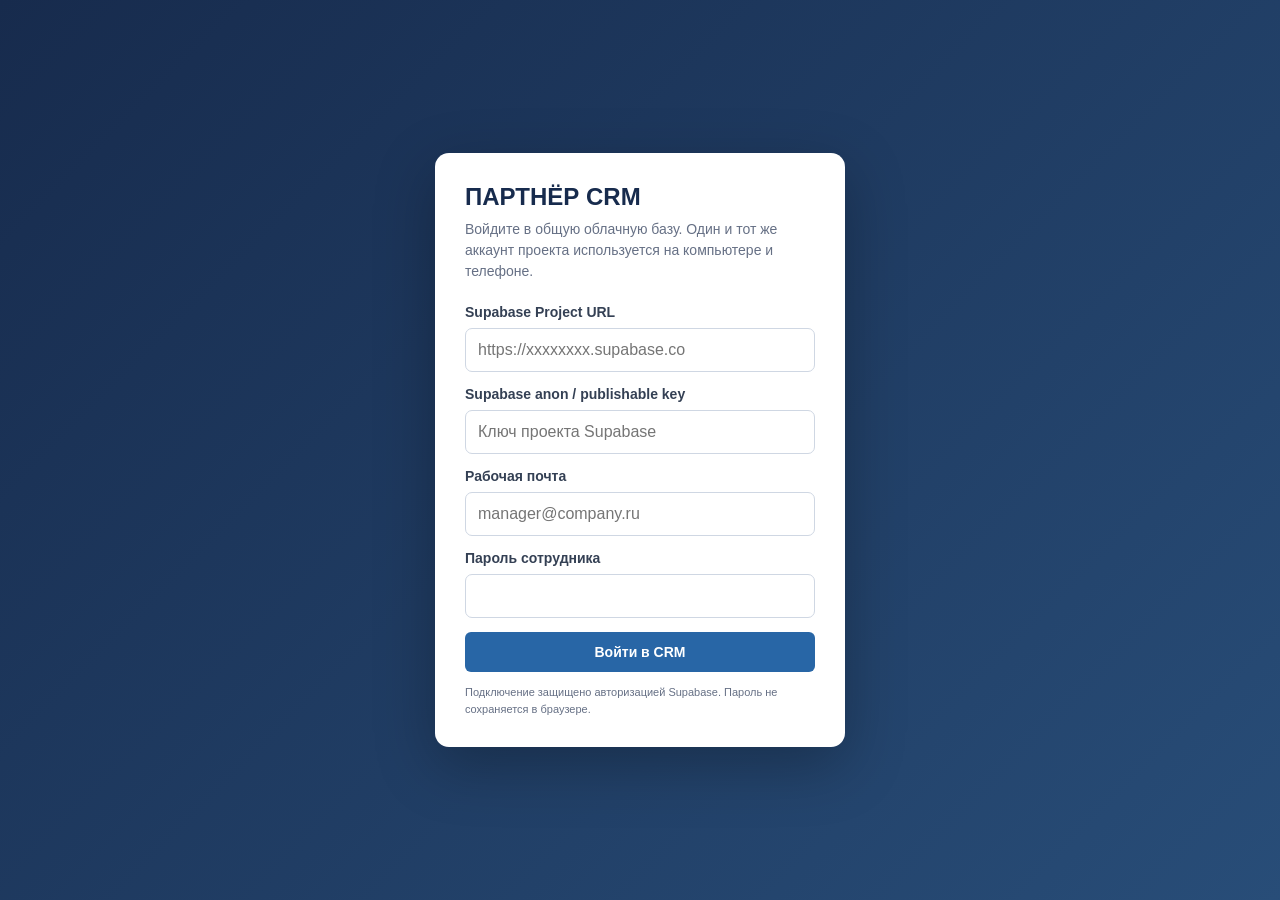
==== commit 81ee8c09: "Add Supabase cloud sync to desktop and Android CRM" ====
--- a/PartnerCRM_Android/app/src/main/assets/index.html
+++ b/PartnerCRM_Android/app/src/main/assets/index.html
@@ -2,7 +2,7 @@
 <html lang="ru">
 <head>
 <meta charset="utf-8"><meta name="viewport" content="width=device-width,initial-scale=1">
-<title>Партнёр CRM — автономная веб-версия</title>
+<title>ПАРТНЁР CRM — облачная версия</title>
 <style>
 :root{--navy:#172b4d;--blue:#2866a6;--bg:#f3f6fa;--line:#e1e7ef;--text:#1d2939;--muted:#667085;--red:#c0392b;--green:#16845b}
 *{box-sizing:border-box}body{margin:0;background:var(--bg);color:var(--text);font:14px Arial,sans-serif}
@@ -87,44 +87,75 @@
 <div id="crmLoginGate">
  <form class="login-card" id="crmLoginForm">
   <h1>ПАРТНЁР CRM</h1>
-  <p>Для доступа к системе введите пароль.</p>
-  <label for="crmPassword">Пароль</label>
-  <input id="crmPassword" type="password" autocomplete="current-password" autofocus required>
-  <div id="crmLoginError">Неверный пароль. Попробуйте ещё раз.</div>
-  <button type="submit">Войти в CRM</button>
+  <p>Войдите в общую облачную базу. Один и тот же аккаунт проекта используется на компьютере и телефоне.</p>
+  <label for="crmProjectUrl">Supabase Project URL</label>
+  <input id="crmProjectUrl" type="url" placeholder="https://xxxxxxxx.supabase.co" autocomplete="url" required>
+  <label for="crmAnonKey">Supabase anon / publishable key</label>
+  <input id="crmAnonKey" type="text" placeholder="Ключ проекта Supabase" autocomplete="off" required>
+  <label for="crmEmail">Рабочая почта</label>
+  <input id="crmEmail" type="email" placeholder="manager@company.ru" autocomplete="username" required>
+  <label for="crmPassword">Пароль сотрудника</label>
+  <input id="crmPassword" type="password" autocomplete="current-password" required>
+  <div id="crmLoginError">Не удалось войти. Проверьте настройки и учётные данные.</div>
+  <button id="crmLoginButton" type="submit">Войти в CRM</button>
+  <p style="font-size:11px;margin:12px 0 0">Подключение защищено авторизацией Supabase. Пароль не сохраняется в браузере.</p>
  </form>
 </div>
 <script>
 (function(){
- const CRM_PASSWORD = "0000";
  const gate = document.getElementById("crmLoginGate");
- function unlock(){
-   document.body.classList.add("crm-authenticated");
-   gate.style.display = "none";
- }
- if(sessionStorage.getItem("partner_crm_authenticated") === "1") unlock();
- document.getElementById("crmLoginForm").addEventListener("submit", function(e){
+ const configKey = "partner_crm_cloud_config_v1";
+ try {
+   const cfg = JSON.parse(localStorage.getItem(configKey) || "{}");
+   document.getElementById("crmProjectUrl").value = cfg.url || "";
+   document.getElementById("crmAnonKey").value = cfg.anonKey || "";
+   document.getElementById("crmEmail").value = cfg.email || "";
+ } catch(e) {}
+ document.getElementById("crmLoginForm").addEventListener("submit", async function(e){
    e.preventDefault();
-   const value = document.getElementById("crmPassword").value;
-   if(value === CRM_PASSWORD){
-     sessionStorage.setItem("partner_crm_authenticated","1");
-     document.getElementById("crmLoginError").style.display = "none";
-     unlock();
-   } else {
-     document.getElementById("crmLoginError").style.display = "block";
+   const url = document.getElementById("crmProjectUrl").value.trim().replace(/\/+$/,"");
+   const anonKey = document.getElementById("crmAnonKey").value.trim();
+   const email = document.getElementById("crmEmail").value.trim();
+   const password = document.getElementById("crmPassword").value;
+   const error = document.getElementById("crmLoginError");
+   const button = document.getElementById("crmLoginButton");
+   if(!/^https:\/\/[a-z0-9-]+\.supabase\.co$/i.test(url) || !anonKey || !email || !password){
+     error.textContent = "Укажите корректный URL проекта, anon key, почту и пароль.";
+     error.style.display = "block"; return;
+   }
+   button.disabled = true; button.textContent = "Подключение…"; error.style.display = "none";
+   try {
+     const response = await fetch(url + "/auth/v1/token?grant_type=password", {
+       method:"POST",
+       headers:{"Content-Type":"application/json","apikey":anonKey},
+       body:JSON.stringify({email,password})
+     });
+     const session = await response.json();
+     if(!response.ok || !session.access_token) throw new Error(session.msg || session.message || session.error_description || "Неверная почта или пароль");
+     localStorage.setItem(configKey, JSON.stringify({url,anonKey,email}));
+     localStorage.setItem("partner_crm_cloud_session_v1", JSON.stringify({
+       accessToken:session.access_token,refreshToken:session.refresh_token,
+       expiresAt:Date.now()+(Number(session.expires_in)||3600)*1000,user:session.user
+     }));
+     document.body.classList.add("crm-authenticated");
+     gate.style.display = "none";
      document.getElementById("crmPassword").value = "";
-     document.getElementById("crmPassword").focus();
+     await startCloudSync();
+   } catch(err) {
+     error.textContent = "Ошибка входа: " + (err.message || "проверьте подключение");
+     error.style.display = "block";
+   } finally {
+     button.disabled = false; button.textContent = "Войти в CRM";
    }
  });
 })();
 </script>
-
 <header>
  <div class="brand">ПАРТНЁР <span>CRM</span></div>
  <nav id="nav">
   <button data-tab="home" class="active">Главная</button><button data-tab="leads">Лиды</button><button data-tab="clients">Клиенты</button><button data-tab="suppliers">Поставщики</button><button data-tab="orders">Заказы</button><button data-tab="shipments">Отгрузки</button><button data-tab="tasks">Задачи</button><button data-tab="debts">Дебиторка</button><button data-tab="reports">Отчёты</button>
  </nav>
- <div class="headright"><button class="secondary" onclick="exportData()">Экспорт базы</button><button class="secondary" onclick="crmLock()">Заблокировать</button><button class="secondary" onclick="document.getElementById('importFile').click()">Импорт базы</button><input id="importFile" type="file" accept=".json,application/json" class="hidden"></div>
+ <div class="headright"><span id="cloudSyncStatus" style="font-size:12px;color:#d9e8f7;white-space:nowrap">☁ Не подключено</span><button class="secondary" onclick="exportData()">Экспорт базы</button><button class="secondary" onclick="crmLock()">Заблокировать</button><button class="secondary" onclick="document.getElementById('importFile').click()">Импорт базы</button><input id="importFile" type="file" accept=".json,application/json" class="hidden"></div>
 </header>
 <main>
 
@@ -144,7 +175,7 @@
 <section id="orders" class="view hidden"></section><section id="tasks" class="view hidden"></section><section id="shipments" class="view hidden"></section>
 <section id="debts" class="view hidden"></section><section id="reports" class="view hidden"></section>
 </main>
-<footer>ООО «Партнёр» · автономная веб-CRM · данные хранятся в этом браузере</footer>
+<footer>ООО «Партнёр» · облачная CRM · общая база Supabase · синхронизация через интернет</footer>
 <div class="modalback" id="modalback"><div class="modal"><div class="modalhead"><h2 id="modalTitle">Добавить</h2><button class="secondary" onclick="closeForm()">Закрыть</button></div><form id="recordForm"><div class="modalgrid" id="formFields"></div><div class="modalfoot"><button type="submit">Сохранить</button><button type="button" class="secondary" onclick="closeForm()">Отмена</button></div></form></div></div>
 <div class="modalback" id="moveTaskModal"><div class="modal" style="width:min(560px,100%)">
  <div class="modalhead"><h2>Перенос задачи</h2><button type="button" class="secondary" onclick="closeMoveTask()">Закрыть</button></div>
@@ -170,7 +201,7 @@
 <div class="modalfoot"><button type="submit">Сохранить заказ</button><button type="button" class="secondary" onclick="closeOrderModal()">Отмена</button></div></form></div></div>
 <script>
 function crmLock(){
- sessionStorage.removeItem("partner_crm_authenticated");
+ if(typeof stopCloudSync==='function')stopCloudSync();
  document.body.classList.remove("crm-authenticated");
  const gate=document.getElementById("crmLoginGate");
  gate.style.display="flex";
@@ -214,7 +245,7 @@
  a.href=URL.createObjectURL(blob);a.download=filename;a.click();setTimeout(()=>URL.revokeObjectURL(a.href),1000);
 }
 function loadDB(){try{return {...emptyDB,...JSON.parse(localStorage.getItem(KEY)||'{}')}}catch(e){return structuredClone(emptyDB)}}
-function save(){localStorage.setItem(KEY,JSON.stringify(db));renderAll();toast('Изменения сохранены');}
+function save(){localStorage.setItem(KEY,JSON.stringify(db));renderAll();scheduleCloudSync();toast('Изменения сохранены');}
 function toast(s){let e=document.getElementById('flash');e.textContent=s;e.style.display='block';setTimeout(()=>e.style.display='none',2200)}
 const defs={
 leads:{title:'Лиды',singular:'лид',fields:[['company','Компания','text',true],['country','Страна'],['city','Город'],['contact','Контактное лицо'],['phone','Телефон'],['email','E-mail','email'],['manager','Менеджер'],['source','Откуда пришёл лид','leadSource'],['notes','Примечания','textarea']]},
@@ -748,9 +779,159 @@
  if(!('Notification' in window)||Notification.permission!=='granted')return;
  const now=Date.now();let changed=false;
  db.tasks.forEach(t=>{if(!t.reminderAt||t.reminderSent||t.status==='Выполнена')return;const at=new Date(t.reminderAt).getTime();if(Number.isFinite(at)&&at<=now){new Notification('Напоминание о задаче',{body:(t.title||'Задача')+' · '+taskEntityName(t)});t.reminderSent=true;changed=true;}});
- if(changed)localStorage.setItem(KEY,JSON.stringify(db));
+ if(changed){localStorage.setItem(KEY,JSON.stringify(db));scheduleCloudSync();}
 }
 setInterval(checkTaskReminders,20000);checkTaskReminders();
+
+// ===== Облачная синхронизация Supabase =====
+const CLOUD_SESSION_KEY='partner_crm_cloud_session_v1';
+const CLOUD_CONFIG_KEY='partner_crm_cloud_config_v1';
+let cloudSession=null, cloudConfig=null, cloudUpdatedAt=null;
+let cloudPollTimer=null, cloudSaveTimer=null, cloudBusy=false, cloudDirty=false;
+function cloudStatus(text,color='#d9e8f7'){
+ const el=document.getElementById('cloudSyncStatus');
+ if(el){el.textContent='☁ '+text;el.style.color=color;}
+}
+function readCloudSession(){
+ try{cloudSession=JSON.parse(localStorage.getItem(CLOUD_SESSION_KEY)||'null');}catch(e){cloudSession=null;}
+ try{cloudConfig=JSON.parse(localStorage.getItem(CLOUD_CONFIG_KEY)||'null');}catch(e){cloudConfig=null;}
+}
+async function cloudRefreshToken(){
+ if(!cloudSession||!cloudSession.refreshToken)throw new Error('Сессия истекла. Войдите снова.');
+ const r=await fetch(cloudConfig.url+'/auth/v1/token?grant_type=refresh_token',{
+  method:'POST',headers:{'Content-Type':'application/json','apikey':cloudConfig.anonKey},
+  body:JSON.stringify({refresh_token:cloudSession.refreshToken})
+ });
+ const s=await r.json();
+ if(!r.ok||!s.access_token)throw new Error('Не удалось обновить сессию. Войдите снова.');
+ cloudSession={accessToken:s.access_token,refreshToken:s.refresh_token,
+  expiresAt:Date.now()+(Number(s.expires_in)||3600)*1000,user:s.user||cloudSession.user};
+ localStorage.setItem(CLOUD_SESSION_KEY,JSON.stringify(cloudSession));
+}
+async function cloudHeaders(extra={}){
+ if(!cloudSession||!cloudConfig)throw new Error('Нет облачной сессии');
+ if(!cloudSession.expiresAt||Date.now()>cloudSession.expiresAt-60000)await cloudRefreshToken();
+ return {...extra,'apikey':cloudConfig.anonKey,'Authorization':'Bearer '+cloudSession.accessToken};
+}
+async function cloudFetch(path,options={}){
+ const headers=await cloudHeaders({'Content-Type':'application/json',...(options.headers||{})});
+ const response=await fetch(cloudConfig.url+path,{...options,headers});
+ if(response.status===401){throw new Error('Сессия Supabase истекла. Войдите снова.');}
+ const body=await response.text();
+ if(!response.ok)throw new Error('Supabase: '+body.slice(0,350));
+ return body?JSON.parse(body):null;
+}
+async function getCloudRow(){
+ const rows=await cloudFetch('/rest/v1/partner_crm_data?id=eq.shared&select=id,payload,updated_at');
+ return Array.isArray(rows)&&rows.length?rows[0]:null;
+}
+function applyCloudPayload(row){
+ if(!row||!row.payload)return;
+ db={...emptyDB,...row.payload};
+ if(!Array.isArray(db.leads))db.leads=[];
+ if(!Array.isArray(db.clients))db.clients=[];
+ if(!Array.isArray(db.suppliers))db.suppliers=[];
+ if(!Array.isArray(db.actions))db.actions=[];
+ if(!Array.isArray(db.activities))db.activities=[];
+ if(!Array.isArray(db.orders))db.orders=[];
+ if(!Array.isArray(db.tasks))db.tasks=[];
+ if(!db.supplierPayments||typeof db.supplierPayments!=='object')db.supplierPayments={};
+ cloudUpdatedAt=row.updated_at||null;
+ cloudDirty=false;
+ localStorage.setItem(KEY,JSON.stringify(db));
+ renderAll();
+}
+async function writeCloudPayload(expectedUpdatedAt,force=false){
+ const payload={payload:db,updated_by:cloudSession?.user?.id||null};
+ if(!expectedUpdatedAt){
+  const created=await cloudFetch('/rest/v1/partner_crm_data',{
+   method:'POST',headers:{'Prefer':'return=representation'},
+   body:JSON.stringify({id:'shared',...payload})
+  });
+  const row=Array.isArray(created)?created[0]:created;
+  cloudUpdatedAt=row?.updated_at||null;cloudDirty=false;return;
+ }
+ const filter=force?'':'&updated_at=eq.'+encodeURIComponent(expectedUpdatedAt);
+ const updated=await cloudFetch('/rest/v1/partner_crm_data?id=eq.shared'+filter,{
+  method:'PATCH',headers:{'Prefer':'return=representation'},
+  body:JSON.stringify(payload)
+ });
+ if(!Array.isArray(updated)||!updated.length)return false;
+ cloudUpdatedAt=updated[0].updated_at||null;cloudDirty=false;return true;
+}
+async function syncCloudNow(){
+ if(cloudBusy||!cloudDirty||!cloudSession)return;
+ cloudBusy=true;cloudStatus('Синхронизация…');
+ try{
+  const latest=await getCloudRow();
+  if(latest&&latest.updated_at!==cloudUpdatedAt){
+   const keepLocal=confirm('На другом устройстве CRM уже изменили данные. Нажмите ОК, чтобы загрузить облачную версию. Нажмите Отмена, чтобы сохранить текущую версию этого устройства поверх облачной.');
+   if(keepLocal){applyCloudPayload(latest);cloudStatus('Обновлено из облака');return;}
+   cloudUpdatedAt=latest.updated_at;
+  }
+  const ok=await writeCloudPayload(cloudUpdatedAt);
+  if(ok===false){
+   const newest=await getCloudRow();
+   if(newest){applyCloudPayload(newest);cloudStatus('Загружена последняя версия');}
+  }else cloudStatus('Синхронизировано · '+new Date().toLocaleTimeString('ru-RU'));
+ }catch(e){
+  cloudStatus('Ошибка синхронизации','#ffb4aa');
+  console.error(e);
+  if(/Войдите снова|истекла/i.test(e.message||'')){
+   stopCloudSync();document.body.classList.remove('crm-authenticated');
+   document.getElementById('crmLoginGate').style.display='flex';
+   document.getElementById('crmLoginError').textContent=e.message;
+   document.getElementById('crmLoginError').style.display='block';
+  }
+ }finally{cloudBusy=false;}
+}
+function scheduleCloudSync(){
+ if(!cloudSession)return;
+ cloudDirty=true;
+ clearTimeout(cloudSaveTimer);
+ cloudSaveTimer=setTimeout(syncCloudNow,900);
+}
+async function pollCloud(){
+ if(!cloudSession||cloudBusy)return;
+ try{
+  const row=await getCloudRow();
+  if(!row)return;
+  if(row.updated_at!==cloudUpdatedAt){
+   if(cloudDirty){
+    const keepLocal=confirm('Обнаружены изменения с другого устройства. ОК — загрузить их. Отмена — оставить текущие изменения и отправить их в облако.');
+    if(keepLocal){applyCloudPayload(row);cloudStatus('Обновлено из облака');}
+    else{cloudUpdatedAt=row.updated_at;await syncCloudNow();}
+   }else{applyCloudPayload(row);cloudStatus('Получено обновление · '+new Date().toLocaleTimeString('ru-RU'));}
+  }else if(cloudDirty)await syncCloudNow();
+ }catch(e){cloudStatus('Нет связи · повтор через 10 сек','#ffcf80');console.warn(e);}
+}
+async function startCloudSync(){
+ readCloudSession();
+ if(!cloudSession||!cloudConfig){cloudStatus('Требуется вход','#ffcf80');return;}
+ cloudStatus('Подключение…');
+ try{
+  const row=await getCloudRow();
+  if(row){applyCloudPayload(row);cloudStatus('Подключено · '+new Date().toLocaleTimeString('ru-RU'));}
+  else{
+   cloudUpdatedAt=null;
+   await writeCloudPayload(null);
+   cloudStatus('База создана · синхронизировано');
+  }
+  if(cloudPollTimer)clearInterval(cloudPollTimer);
+  cloudPollTimer=setInterval(pollCloud,10000);
+ }catch(e){
+  cloudStatus('Ошибка подключения','#ffb4aa');
+  document.body.classList.remove('crm-authenticated');
+  document.getElementById('crmLoginGate').style.display='flex';
+  document.getElementById('crmLoginError').textContent='Не удалось открыть общую базу: '+e.message;
+  document.getElementById('crmLoginError').style.display='block';
+ }
+}
+function stopCloudSync(){
+ if(cloudPollTimer)clearInterval(cloudPollTimer);
+ clearTimeout(cloudSaveTimer);cloudPollTimer=null;cloudSaveTimer=null;
+}
+
 renderAll();
 </script>
 </body></html>
